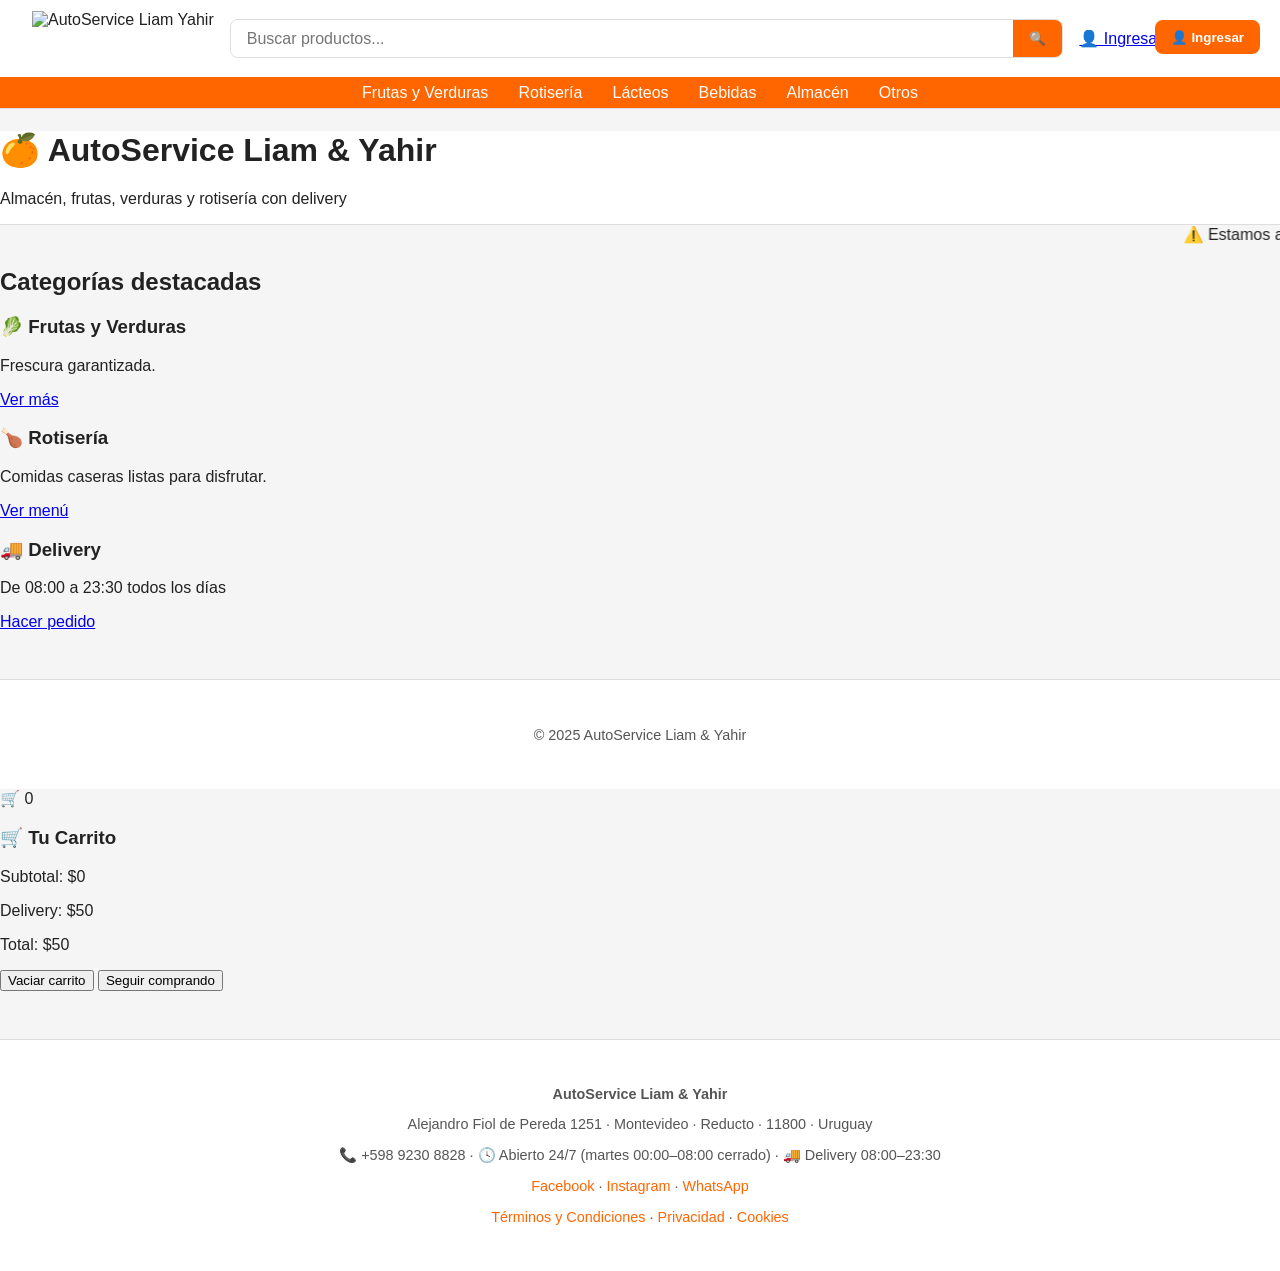
==== index.html @ 1f700e41 "Versión inicial del autoservicio en HTML neón" ====
<!DOCTYPE html>
<html lang="es">
<head>
<meta charset="UTF-8">
<meta name="viewport" content="width=device-width, initial-scale=1.0">
<title>AutoService Liam & Yahir</title>

<link rel="stylesheet" href="css/store.css">


<script src="js/config.js"></script>
</head>
<header>
  <div class="topbar">
    <img src="images/logo-header.png" class="logo" alt="AutoService Liam Yahir">
    <div class="search-box">
      <input type="text" placeholder="Buscar productos...">
      <button>🔍</button>
    </div>
    <div>
      <a href="dashboard.html">👤 Ingresar</a> |
      <a href="cart.html">🛒 Carrito</a>
    </div>
  </div>
  <div class="navbar">
    <a href="products.html?categoria=FRUTAS/VERDURAS">Frutas y Verduras</a>
    <a href="products.html?categoria=ROTISERIA">Rotisería</a>
    <a href="products.html?categoria=LACTEOS">Lácteos</a>
    <a href="products.html?categoria=BEBIDAS SIN ALCOHOL">Bebidas</a>
    <a href="products.html?categoria=ALMACEN">Almacén</a>
    <a href="products.html?categoria=OTROS">Otros</a>
  </div>
</header>



<body>
<header>
  <div class="container">
    <h1>🍊 AutoService Liam & Yahir</h1>
    <p>Almacén, frutas, verduras y rotisería con delivery</p>
  </div>
</header>

<section id="banner" class="banner">
  <marquee>⚠️ Estamos actualizando precios y stock — podés hacer tu pedido igual por WhatsApp 📲 +59892308828</marquee>
</section>

<section class="featured container">
  <h2>Categorías destacadas</h2>
  <div class="featured-grid">
    <div class="card neon">
      <h3>🥬 Frutas y Verduras</h3>
      <p>Frescura garantizada.</p>
      <a href="products.html?categoria=FRUTAS/VERDURAS">Ver más</a>
    </div>
    <div class="card neon">
      <h3>🍗 Rotisería</h3>
      <p>Comidas caseras listas para disfrutar.</p>
      <a href="products.html?categoria=ROTISERIA">Ver menú</a>
    </div>
    <div class="card neon">
      <h3>🚚 Delivery</h3>
      <p>De 08:00 a 23:30 todos los días</p>
      <a href="delivery.html">Hacer pedido</a>
    </div>
  </div>
</section>

<footer>
  <p>© 2025 AutoService Liam & Yahir</p>
</footer>
<!-- 🛒 CARRITO FLOTANTE -->
<div class="cart-icon" onclick="toggleCart()">
  🛒
  <span class="cart-count" id="cart-count">0</span>
</div>

<div class="cart-panel" id="cart-panel">
  <h3>🛒 Tu Carrito</h3>
  <div id="cart-items"></div>
  <div class="cart-footer">
    <p id="cart-total">Subtotal: $0</p>
    <p id="cart-delivery">Delivery: $50</p>
    <p id="cart-final">Total: $50</p>
    <button onclick="vaciarCarrito()">Vaciar carrito</button>
    <button onclick="seguirComprando()">Seguir comprando</button>
  </div>
</div>
<!-- 👤 Modal Login / Registro -->
<div id="user-modal" style="display:none;position:fixed;top:0;left:0;width:100%;height:100%;background:rgba(0,0,0,.6);z-index:999;">
  <div style="background:#fff;padding:2rem;border-radius:1rem;max-width:400px;margin:5% auto;">
    <h2 id="modal-title">Ingresar</h2>
    <input type="email" id="user-email" placeholder="Email" required><br><br>
    <input type="password" id="user-pass" placeholder="Contraseña" required><br><br>
    <div id="extra-fields" style="display:none;">
      <input type="text" id="user-nombre" placeholder="Nombre"><br><br>
      <input type="text" id="user-telefono" placeholder="Teléfono"><br><br>
      <input type="text" id="user-direccion" placeholder="Dirección"><br><br>
    </div>
    <button id="user-action">Ingresar</button>
    <button onclick="toggleMode()">Registrar</button>
    <button onclick="closeModal()">Cerrar</button>
  </div>
</div>

<!-- Botón de Usuario -->
<div style="position:fixed;top:20px;right:20px;z-index:1000;">
  <button id="user-btn" style="background:#ff6600;color:#fff;border:none;padding:0.6rem 1rem;border-radius:0.5rem;cursor:pointer;font-weight:600;">👤 Ingresar</button>
</div>

<script src="js/users.js"></script>
<script>
let isRegister = false;

function openModal() {
  document.getElementById('user-modal').style.display = 'block';
}
function closeModal() {
  document.getElementById('user-modal').style.display = 'none';
}
function toggleMode() {
  isRegister = !isRegister;
  document.getElementById('extra-fields').style.display = isRegister ? 'block' : 'none';
  document.getElementById('modal-title').innerText = isRegister ? 'Registrar' : 'Ingresar';
  document.getElementById('user-action').innerText = isRegister ? 'Registrar' : 'Ingresar';
}

document.getElementById('user-btn').addEventListener('click', openModal);

document.getElementById('user-action').addEventListener('click', () => {
  const email = document.getElementById('user-email').value;
  const password = document.getElementById('user-pass').value;
  if (isRegister) {
    registerUser({
      email,
      password,
      nombre: document.getElementById('user-nombre').value,
      telefono: document.getElementById('user-telefono').value,
      direccion: document.getElementById('user-direccion').value
    });
  } else {
    loginUser(email, password);
  }
});

// Mostrar nombre si está logueado
document.addEventListener('DOMContentLoaded', () => {
  const user = getActiveUser();
  if (user) {
    document.getElementById('user-btn').innerHTML = `👋 ${user.nombre} <br><small style="font-size:0.8em;">Cerrar sesión</small>`;
    document.getElementById('user-btn').onclick = logoutUser;
  }
});
</script>
<footer>
  <p><strong>AutoService Liam & Yahir</strong></p>
  <p>Alejandro Fiol de Pereda 1251 · Montevideo · Reducto · 11800 · Uruguay</p>
  <p>📞 +598 9230 8828 · 🕓 Abierto 24/7 (martes 00:00–08:00 cerrado) · 🚚 Delivery 08:00–23:30</p>
  <p>
    <a href="https://facebook.com">Facebook</a> ·
    <a href="https://instagram.com">Instagram</a> ·
    <a href="https://wa.me/59892308828">WhatsApp</a>
  </p>
  <p><a href="#">Términos y Condiciones</a> ·
     <a href="#">Privacidad</a> ·
     <a href="#">Cookies</a></p>
</footer>




</body>
</html>
---- css/store.css ----
/* 🛒 AutoService Liam & Yahir – Estilo tipo El Dorado */

:root {
  --color-main:#ff6600;
  --color-bg:#f5f5f5;
  --color-text:#222;
  --color-border:#ddd;
  --radius:8px;
}

body {
  background:var(--color-bg);
  color:var(--color-text);
  font-family:"Poppins",sans-serif;
  margin:0;
}

header {
  background:#fff;
  border-bottom:1px solid var(--color-border);
  position:sticky;
  top:0;
  z-index:10;
}

header .topbar {
  display:flex;
  align-items:center;
  justify-content:space-between;
  padding:.7rem 2rem;
  gap:1rem;
}

header img.logo {height:55px;}

.search-box {
  flex:1;
  display:flex;
  border:1px solid var(--color-border);
  border-radius:var(--radius);
  overflow:hidden;
}
.search-box input {
  flex:1;
  border:none;
  padding:.6rem 1rem;
  font-size:1rem;
}
.search-box button {
  background:var(--color-main);
  border:none;
  color:#fff;
  padding:0 1rem;
  cursor:pointer;
}

.navbar {
  background:var(--color-main);
  color:#fff;
  text-align:center;
  padding:.4rem 0;
}
.navbar a {
  color:#fff;
  text-decoration:none;
  margin:0 .8rem;
  font-weight:500;
}
.navbar a:hover{text-decoration:underline;}

main {padding:1rem 2rem;}

.product-grid {
  display:grid;
  grid-template-columns:repeat(auto-fit,minmax(220px,1fr));
  gap:1.5rem;
}
.product-card {
  background:#fff;
  border:1px solid var(--color-border);
  border-radius:var(--radius);
  padding:1rem;
  text-align:center;
  transition:box-shadow .2s;
}
.product-card:hover{box-shadow:0 4px 10px rgba(0,0,0,.1);}
.product-card img {
  width:100%;
  height:180px;
  object-fit:cover;
  border-radius:var(--radius);
}
.price{color:var(--color-main);font-weight:700;margin:.5rem 0;}
.add-btn {
  background:var(--color-main);
  color:#fff;
  border:none;
  padding:.5rem 1rem;
  border-radius:var(--radius);
  cursor:pointer;
}
.add-btn:hover{background:#ff8533;}

/* Footer */
footer {
  background:#fff;
  border-top:1px solid var(--color-border);
  text-align:center;
  padding:2rem 1rem;
  margin-top:3rem;
  font-size:.9rem;
  color:#555;
}
footer a{color:var(--color-main);text-decoration:none;}
footer a:hover{text-decoration:underline;}
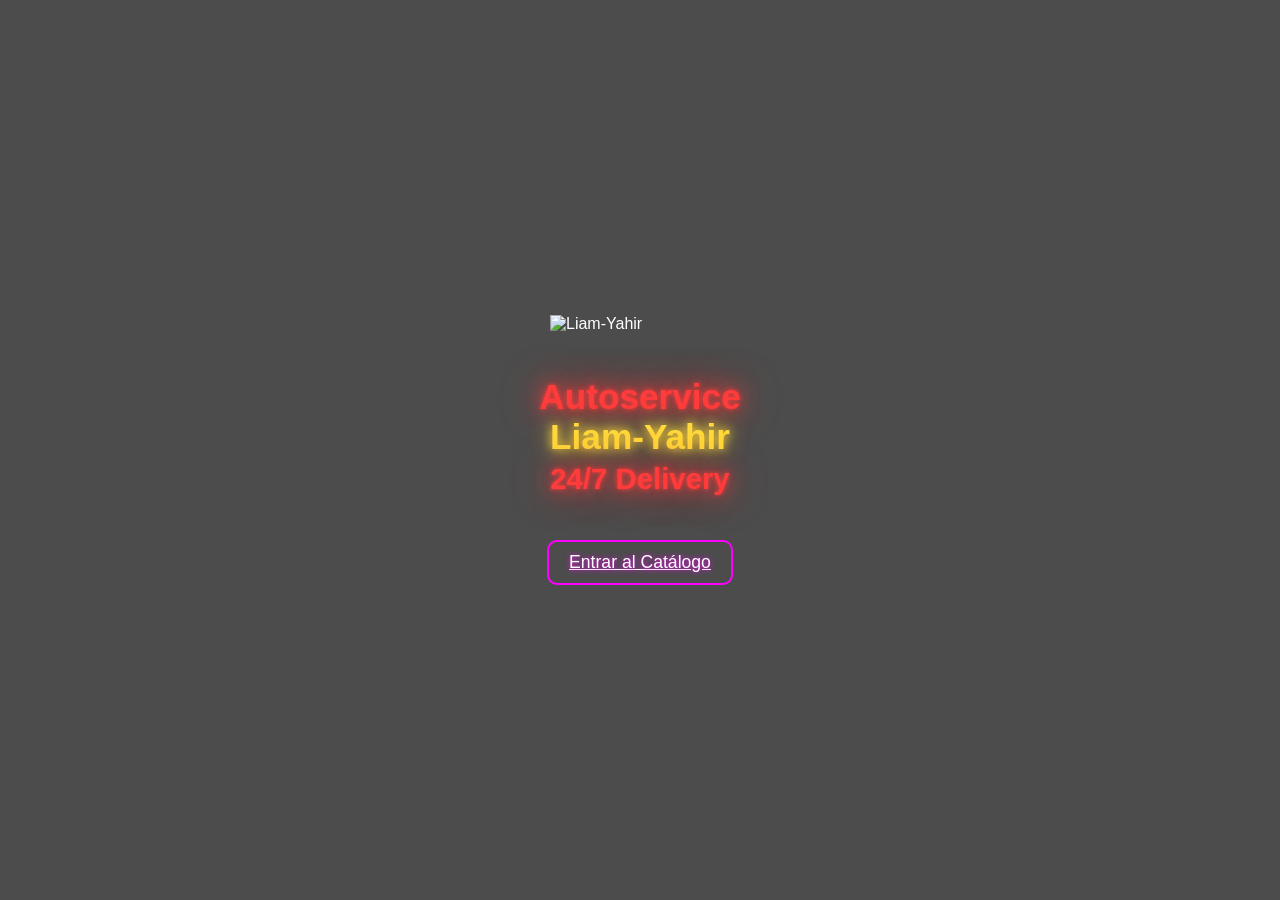
==== commit bcdc4097: "v2.1: neón total + pedidos vía WhatsApp + Google Sheets" ====
--- a/index.html
+++ b/index.html
@@ -1,174 +1,17 @@
 <!DOCTYPE html>
 <html lang="es">
 <head>
-<meta charset="UTF-8">
-<meta name="viewport" content="width=device-width, initial-scale=1.0">
-<title>AutoService Liam & Yahir</title>
-
-<link rel="stylesheet" href="css/store.css">
-
-
-<script src="js/config.js"></script>
+  <meta charset="UTF-8">
+  <meta name="viewport" content="width=device-width, initial-scale=1.0">
+  <title>Autoservice Liam-Yahir 24/7</title>
+  <link rel="stylesheet" href="css/style.css">
+  <link rel="stylesheet" href="css/neon.css">
 </head>
-<header>
-  <div class="topbar">
-    <img src="images/logo-header.png" class="logo" alt="AutoService Liam Yahir">
-    <div class="search-box">
-      <input type="text" placeholder="Buscar productos...">
-      <button>🔍</button>
-    </div>
-    <div>
-      <a href="dashboard.html">👤 Ingresar</a> |
-      <a href="cart.html">🛒 Carrito</a>
-    </div>
+<body class="inicio">
+  <div class="overlay">
+    <img src="images/logo.png" class="logo-grande" alt="Liam-Yahir">
+    <h1 class="neon-text">Autoservice<br><span>Liam-Yahir</span><br><small>24/7 Delivery</small></h1>
+    <a href="products.html" class="neon-btn">Entrar al Catálogo</a>
   </div>
-  <div class="navbar">
-    <a href="products.html?categoria=FRUTAS/VERDURAS">Frutas y Verduras</a>
-    <a href="products.html?categoria=ROTISERIA">Rotisería</a>
-    <a href="products.html?categoria=LACTEOS">Lácteos</a>
-    <a href="products.html?categoria=BEBIDAS SIN ALCOHOL">Bebidas</a>
-    <a href="products.html?categoria=ALMACEN">Almacén</a>
-    <a href="products.html?categoria=OTROS">Otros</a>
-  </div>
-</header>
-
-
-
-<body>
-<header>
-  <div class="container">
-    <h1>🍊 AutoService Liam & Yahir</h1>
-    <p>Almacén, frutas, verduras y rotisería con delivery</p>
-  </div>
-</header>
-
-<section id="banner" class="banner">
-  <marquee>⚠️ Estamos actualizando precios y stock — podés hacer tu pedido igual por WhatsApp 📲 +59892308828</marquee>
-</section>
-
-<section class="featured container">
-  <h2>Categorías destacadas</h2>
-  <div class="featured-grid">
-    <div class="card neon">
-      <h3>🥬 Frutas y Verduras</h3>
-      <p>Frescura garantizada.</p>
-      <a href="products.html?categoria=FRUTAS/VERDURAS">Ver más</a>
-    </div>
-    <div class="card neon">
-      <h3>🍗 Rotisería</h3>
-      <p>Comidas caseras listas para disfrutar.</p>
-      <a href="products.html?categoria=ROTISERIA">Ver menú</a>
-    </div>
-    <div class="card neon">
-      <h3>🚚 Delivery</h3>
-      <p>De 08:00 a 23:30 todos los días</p>
-      <a href="delivery.html">Hacer pedido</a>
-    </div>
-  </div>
-</section>
-
-<footer>
-  <p>© 2025 AutoService Liam & Yahir</p>
-</footer>
-<!-- 🛒 CARRITO FLOTANTE -->
-<div class="cart-icon" onclick="toggleCart()">
-  🛒
-  <span class="cart-count" id="cart-count">0</span>
-</div>
-
-<div class="cart-panel" id="cart-panel">
-  <h3>🛒 Tu Carrito</h3>
-  <div id="cart-items"></div>
-  <div class="cart-footer">
-    <p id="cart-total">Subtotal: $0</p>
-    <p id="cart-delivery">Delivery: $50</p>
-    <p id="cart-final">Total: $50</p>
-    <button onclick="vaciarCarrito()">Vaciar carrito</button>
-    <button onclick="seguirComprando()">Seguir comprando</button>
-  </div>
-</div>
-<!-- 👤 Modal Login / Registro -->
-<div id="user-modal" style="display:none;position:fixed;top:0;left:0;width:100%;height:100%;background:rgba(0,0,0,.6);z-index:999;">
-  <div style="background:#fff;padding:2rem;border-radius:1rem;max-width:400px;margin:5% auto;">
-    <h2 id="modal-title">Ingresar</h2>
-    <input type="email" id="user-email" placeholder="Email" required><br><br>
-    <input type="password" id="user-pass" placeholder="Contraseña" required><br><br>
-    <div id="extra-fields" style="display:none;">
-      <input type="text" id="user-nombre" placeholder="Nombre"><br><br>
-      <input type="text" id="user-telefono" placeholder="Teléfono"><br><br>
-      <input type="text" id="user-direccion" placeholder="Dirección"><br><br>
-    </div>
-    <button id="user-action">Ingresar</button>
-    <button onclick="toggleMode()">Registrar</button>
-    <button onclick="closeModal()">Cerrar</button>
-  </div>
-</div>
-
-<!-- Botón de Usuario -->
-<div style="position:fixed;top:20px;right:20px;z-index:1000;">
-  <button id="user-btn" style="background:#ff6600;color:#fff;border:none;padding:0.6rem 1rem;border-radius:0.5rem;cursor:pointer;font-weight:600;">👤 Ingresar</button>
-</div>
-
-<script src="js/users.js"></script>
-<script>
-let isRegister = false;
-
-function openModal() {
-  document.getElementById('user-modal').style.display = 'block';
-}
-function closeModal() {
-  document.getElementById('user-modal').style.display = 'none';
-}
-function toggleMode() {
-  isRegister = !isRegister;
-  document.getElementById('extra-fields').style.display = isRegister ? 'block' : 'none';
-  document.getElementById('modal-title').innerText = isRegister ? 'Registrar' : 'Ingresar';
-  document.getElementById('user-action').innerText = isRegister ? 'Registrar' : 'Ingresar';
-}
-
-document.getElementById('user-btn').addEventListener('click', openModal);
-
-document.getElementById('user-action').addEventListener('click', () => {
-  const email = document.getElementById('user-email').value;
-  const password = document.getElementById('user-pass').value;
-  if (isRegister) {
-    registerUser({
-      email,
-      password,
-      nombre: document.getElementById('user-nombre').value,
-      telefono: document.getElementById('user-telefono').value,
-      direccion: document.getElementById('user-direccion').value
-    });
-  } else {
-    loginUser(email, password);
-  }
-});
-
-// Mostrar nombre si está logueado
-document.addEventListener('DOMContentLoaded', () => {
-  const user = getActiveUser();
-  if (user) {
-    document.getElementById('user-btn').innerHTML = `👋 ${user.nombre} <br><small style="font-size:0.8em;">Cerrar sesión</small>`;
-    document.getElementById('user-btn').onclick = logoutUser;
-  }
-});
-</script>
-<footer>
-  <p><strong>AutoService Liam & Yahir</strong></p>
-  <p>Alejandro Fiol de Pereda 1251 · Montevideo · Reducto · 11800 · Uruguay</p>
-  <p>📞 +598 9230 8828 · 🕓 Abierto 24/7 (martes 00:00–08:00 cerrado) · 🚚 Delivery 08:00–23:30</p>
-  <p>
-    <a href="https://facebook.com">Facebook</a> ·
-    <a href="https://instagram.com">Instagram</a> ·
-    <a href="https://wa.me/59892308828">WhatsApp</a>
-  </p>
-  <p><a href="#">Términos y Condiciones</a> ·
-     <a href="#">Privacidad</a> ·
-     <a href="#">Cookies</a></p>
-</footer>
-
-
-
-
 </body>
 </html>
--- a/css/neon.css
+++ b/css/neon.css
@@ -0,0 +1,50 @@
+body {
+  font-family: 'Poppins', sans-serif;
+  color: #fff;
+  background: url('../images/local-1.jpg') no-repeat center center/cover;
+  height: 100vh;
+  margin: 0;
+}
+
+.overlay {
+  background: rgba(0,0,0,0.7);
+  height: 100%;
+  display: flex;
+  flex-direction: column;
+  justify-content: center;
+  align-items: center;
+}
+
+.logo-grande {
+  width: 180px;
+  margin-bottom: 20px;
+}
+
+.neon-text {
+  text-align: center;
+  font-size: 2.2rem;
+  color: #ff3b3b;
+  text-shadow: 0 0 5px #ff3b3b, 0 0 20px #ff3b3b, 0 0 40px #ff3b3b;
+}
+
+.neon-text span {
+  color: #ffd93b;
+  text-shadow: 0 0 10px #ffd93b, 0 0 20px #ffd93b;
+}
+
+.neon-btn {
+  background: transparent;
+  border: 2px solid #ff00ff;
+  padding: 10px 20px;
+  color: #fff;
+  font-size: 1.1rem;
+  margin-top: 20px;
+  border-radius: 10px;
+  transition: all 0.3s ease;
+  text-shadow: 0 0 5px #ff00ff;
+}
+
+.neon-btn:hover {
+  background: #ff00ff;
+  box-shadow: 0 0 10px #ff00ff, 0 0 40px #ff00ff;
+}
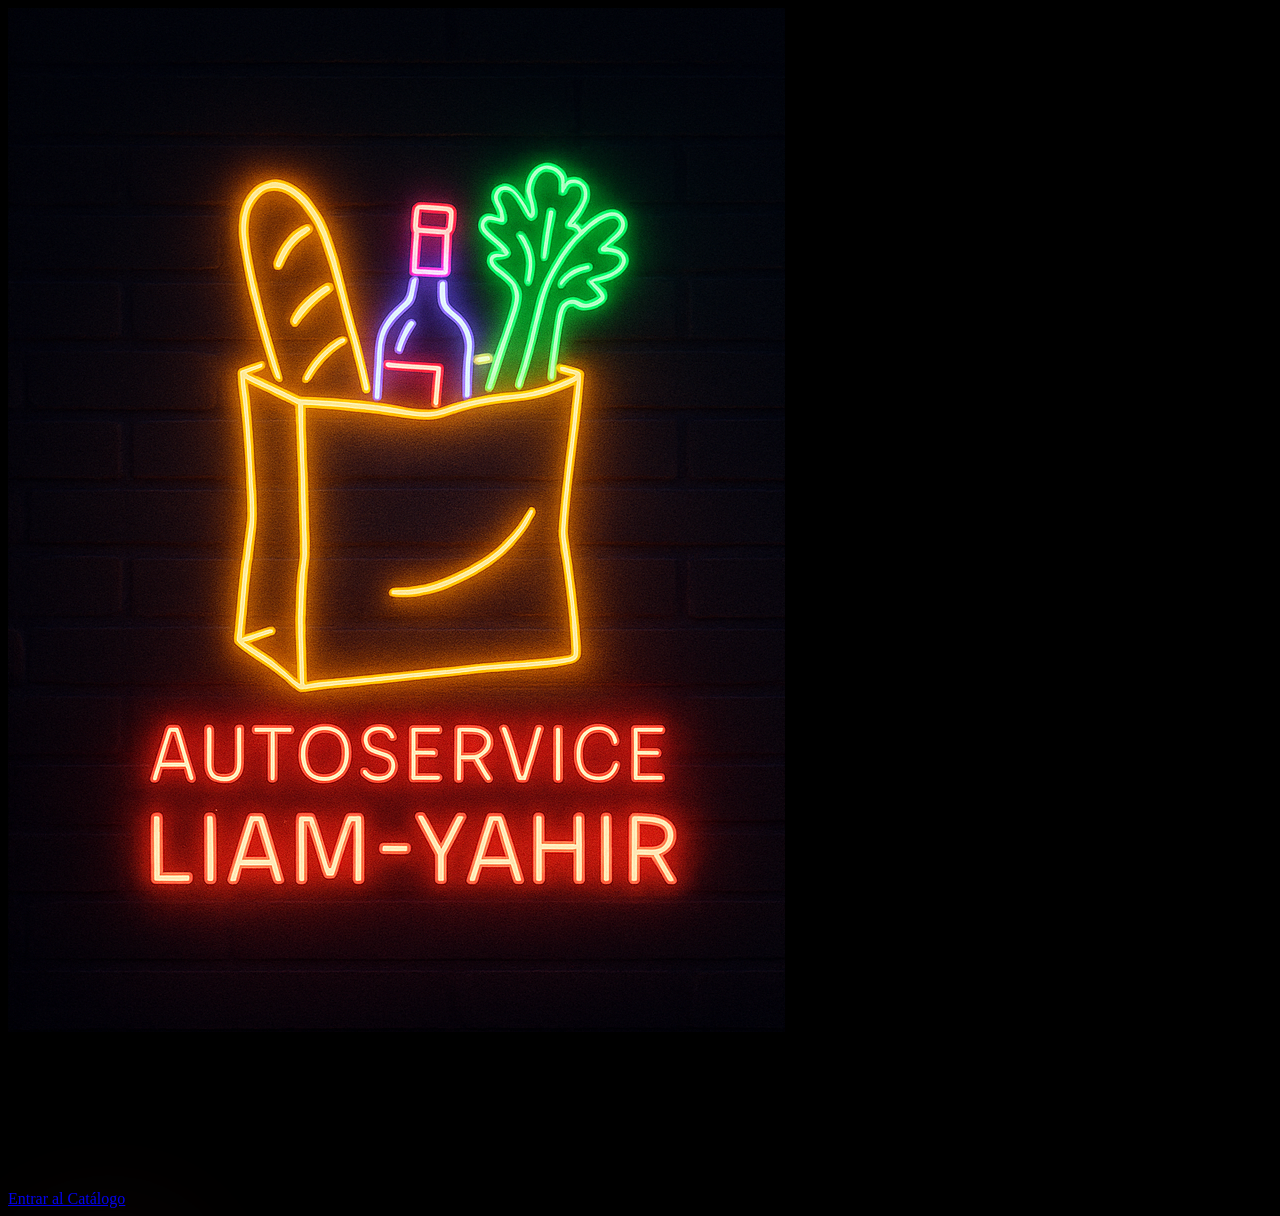
==== commit bfa4ef81: "Actualización automática 2025-11-01 20:42:17" ====
--- a/index.html
+++ b/index.html
@@ -13,5 +13,7 @@
     <h1 class="neon-text">Autoservice<br><span>Liam-Yahir</span><br><small>24/7 Delivery</small></h1>
     <a href="products.html" class="neon-btn">Entrar al Catálogo</a>
   </div>
+<script src="js/efecto-luces.js"></script>
+
 </body>
 </html>
--- a/css/neon.css
+++ b/css/neon.css
@@ -1,50 +1,13 @@
-body {
-  font-family: 'Poppins', sans-serif;
-  color: #fff;
-  background: url('../images/local-1.jpg') no-repeat center center/cover;
-  height: 100vh;
-  margin: 0;
+/* ============================= */
+/* 🌈 EFECTO DE LUZ AMBIENTAL */
+/* ============================= */
+#luz-animada {
+  mix-blend-mode: screen;
+  pointer-events: none;
 }
 
-.overlay {
-  background: rgba(0,0,0,0.7);
-  height: 100%;
-  display: flex;
-  flex-direction: column;
-  justify-content: center;
-  align-items: center;
+/* 🧨 Fondo general con transición de sombra */
+body {
+  background-color: #000;
+  transition: background 1s ease;
 }
-
-.logo-grande {
-  width: 180px;
-  margin-bottom: 20px;
-}
-
-.neon-text {
-  text-align: center;
-  font-size: 2.2rem;
-  color: #ff3b3b;
-  text-shadow: 0 0 5px #ff3b3b, 0 0 20px #ff3b3b, 0 0 40px #ff3b3b;
-}
-
-.neon-text span {
-  color: #ffd93b;
-  text-shadow: 0 0 10px #ffd93b, 0 0 20px #ffd93b;
-}
-
-.neon-btn {
-  background: transparent;
-  border: 2px solid #ff00ff;
-  padding: 10px 20px;
-  color: #fff;
-  font-size: 1.1rem;
-  margin-top: 20px;
-  border-radius: 10px;
-  transition: all 0.3s ease;
-  text-shadow: 0 0 5px #ff00ff;
-}
-
-.neon-btn:hover {
-  background: #ff00ff;
-  box-shadow: 0 0 10px #ff00ff, 0 0 40px #ff00ff;
-}
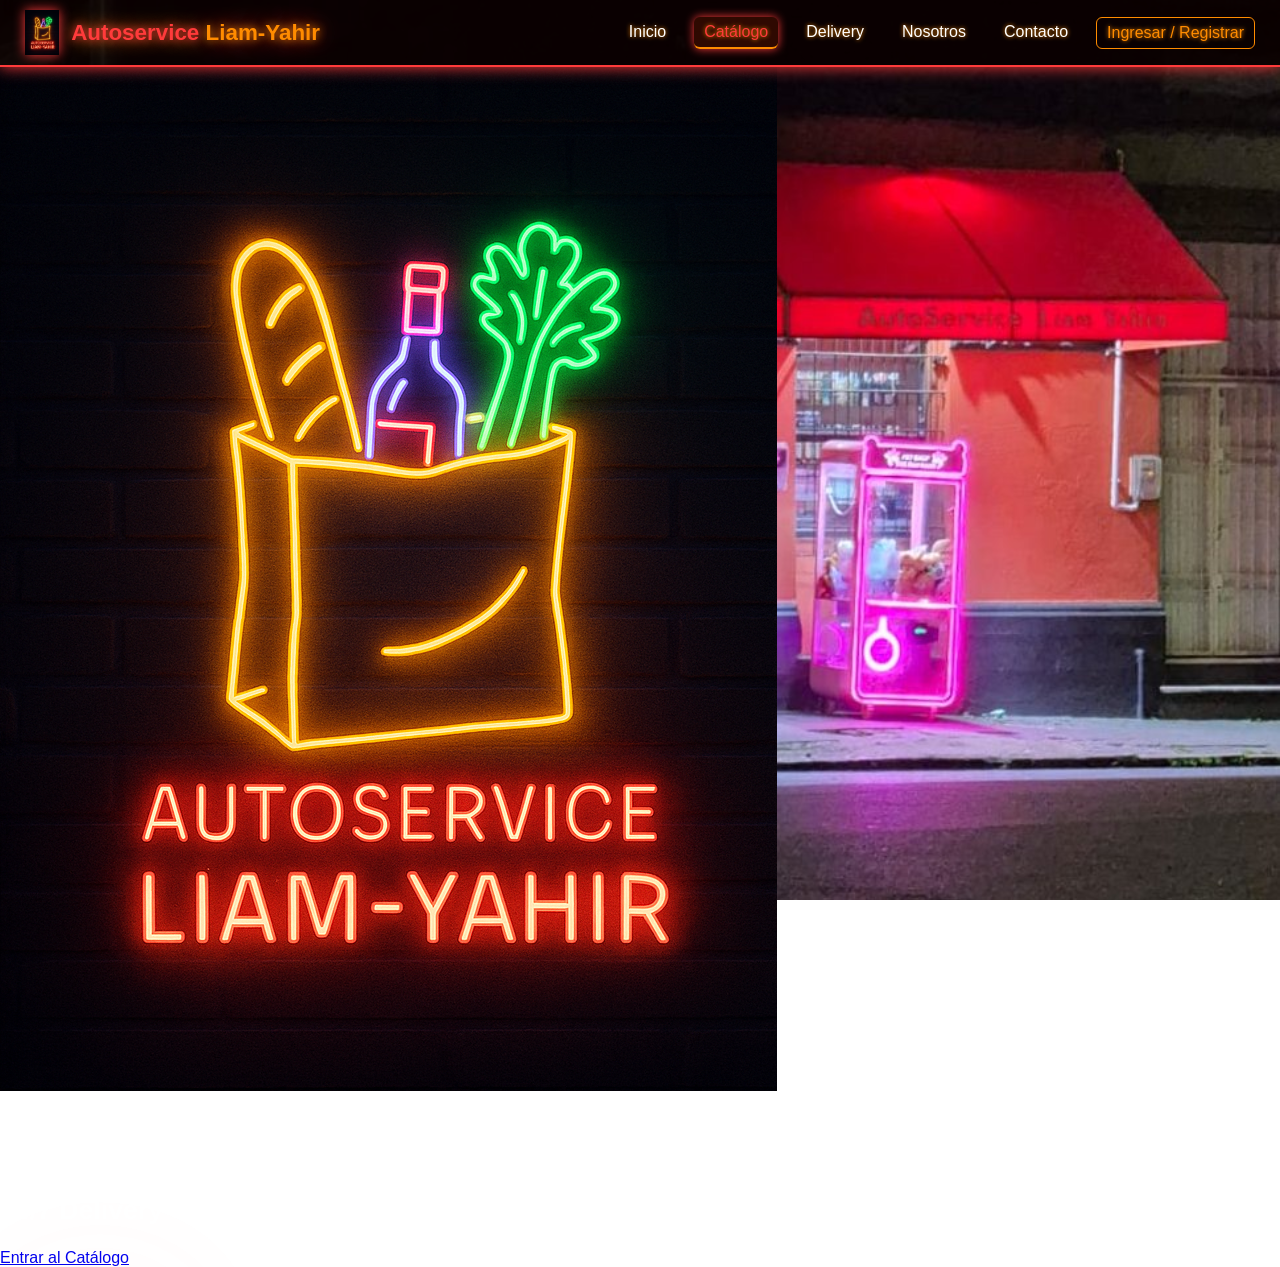
==== commit a338eab1: "Actualización automática 2025-11-01 20:52:37" ====
--- a/index.html
+++ b/index.html
@@ -7,6 +7,21 @@
   <link rel="stylesheet" href="css/style.css">
   <link rel="stylesheet" href="css/neon.css">
 </head>
+<header class="header-bar">
+  <div class="logo-area">
+    <img src="images/logo.png" alt="Autoservice Liam-Yahir" class="logo-mini">
+    <h1>Autoservice <span>Liam-Yahir</span></h1>
+  </div>
+  <nav class="nav-menu">
+    <a href="index.html">Inicio</a>
+    <a href="products.html" class="activo">Catálogo</a>
+    <a href="delivery.html">Delivery</a>
+    <a href="nosotros.html">Nosotros</a>
+    <a href="contacto.html">Contacto</a>
+    <a href="login.html" class="login-link">Ingresar / Registrar</a>
+  </nav>
+</header>
+
 <body class="inicio">
   <div class="overlay">
     <img src="images/logo.png" class="logo-grande" alt="Liam-Yahir">
--- a/css/neon.css
+++ b/css/neon.css
@@ -11,3 +11,126 @@
   background-color: #000;
   transition: background 1s ease;
 }
+/* ==========================================================
+   🧠 HEADER TIPO "EL DORADO" CON PALETA LIAM-YAHIR
+   ========================================================== */
+body {
+  margin: 0;
+  background: linear-gradient(180deg, #000000 40%, #1a0000 90%);
+  background-image: url('../images/local-1.jpg');
+  background-size: cover;
+  background-attachment: fixed;
+  background-position: center;
+  background-blend-mode: overlay;
+  color: #fff;
+  font-family: 'Poppins', sans-serif;
+}
+
+/* Barra superior fija */
+.header-bar {
+  display: flex;
+  justify-content: space-between;
+  align-items: center;
+  background: rgba(10, 0, 0, 0.9);
+  border-bottom: 2px solid #ff3b3b;
+  box-shadow: 0 0 15px #ff3b3b;
+  padding: 10px 25px;
+  position: sticky;
+  top: 0;
+  z-index: 100;
+}
+
+/* Sección izquierda con logo + nombre */
+.logo-area {
+  display: flex;
+  align-items: center;
+  gap: 12px;
+}
+.logo-area img.logo-mini {
+  height: 45px;
+  width: auto;
+  filter: drop-shadow(0 0 6px #ff3b3b);
+}
+.logo-area h1 {
+  font-size: 1.4rem;
+  margin: 0;
+  color: #ff3b3b;
+  text-shadow: 0 0 10px #ff3b3b, 0 0 20px #ff8c00;
+}
+.logo-area h1 span {
+  color: #ff8c00;
+  text-shadow: 0 0 10px #ff8c00, 0 0 25px #ff3b3b;
+}
+
+/* Menú de navegación */
+.nav-menu {
+  display: flex;
+  flex-wrap: wrap;
+  gap: 18px;
+}
+.nav-menu a {
+  color: #fff;
+  text-decoration: none;
+  font-weight: 500;
+  padding: 6px 10px;
+  border-radius: 6px;
+  transition: all 0.3s ease;
+  text-shadow: 0 0 4px #ff8c00;
+}
+.nav-menu a:hover,
+.nav-menu a.activo {
+  color: #ff3b3b;
+  background: rgba(255, 60, 0, 0.15);
+  border-bottom: 2px solid #ff8c00;
+  box-shadow: 0 0 10px #ff3b3b;
+}
+
+/* Link especial de Login */
+.login-link {
+  border: 1px solid #ff8c00;
+  color: #ff8c00 !important;
+  text-shadow: 0 0 6px #ff8c00;
+}
+.login-link:hover {
+  background: #ff8c00;
+  color: #000 !important;
+  box-shadow: 0 0 15px #ff8c00;
+}
+
+/* ==========================================================
+   🛍️ CONTENIDO: VISIBILIDAD SOBRE FONDO OSCURO
+   ========================================================== */
+.grid .producto {
+  background: rgba(0, 0, 0, 0.6);
+  border: 1px solid #ff8c00;
+  border-radius: 10px;
+  color: #fff;
+  text-align: center;
+  box-shadow: 0 0 10px #ff3b3b33;
+}
+.grid .producto:hover {
+  box-shadow: 0 0 20px #ff3b3b, 0 0 40px #ff8c00;
+  transform: translateY(-5px);
+}
+.grid .producto h3 {
+  color: #ff8c00;
+}
+.grid .producto p {
+  color: #fff;
+}
+
+/* ==========================================================
+   🌈 EFECTO DE LUZ AMBIENTAL (ya existente)
+   ========================================================== */
+#luz-animada {
+  mix-blend-mode: screen;
+  pointer-events: none;
+}
+
+/* ==========================================================
+   🧨 AJUSTES GLOBALES
+   ========================================================== */
+main {
+  padding: 20px;
+  backdrop-filter: brightness(1.1);
+}
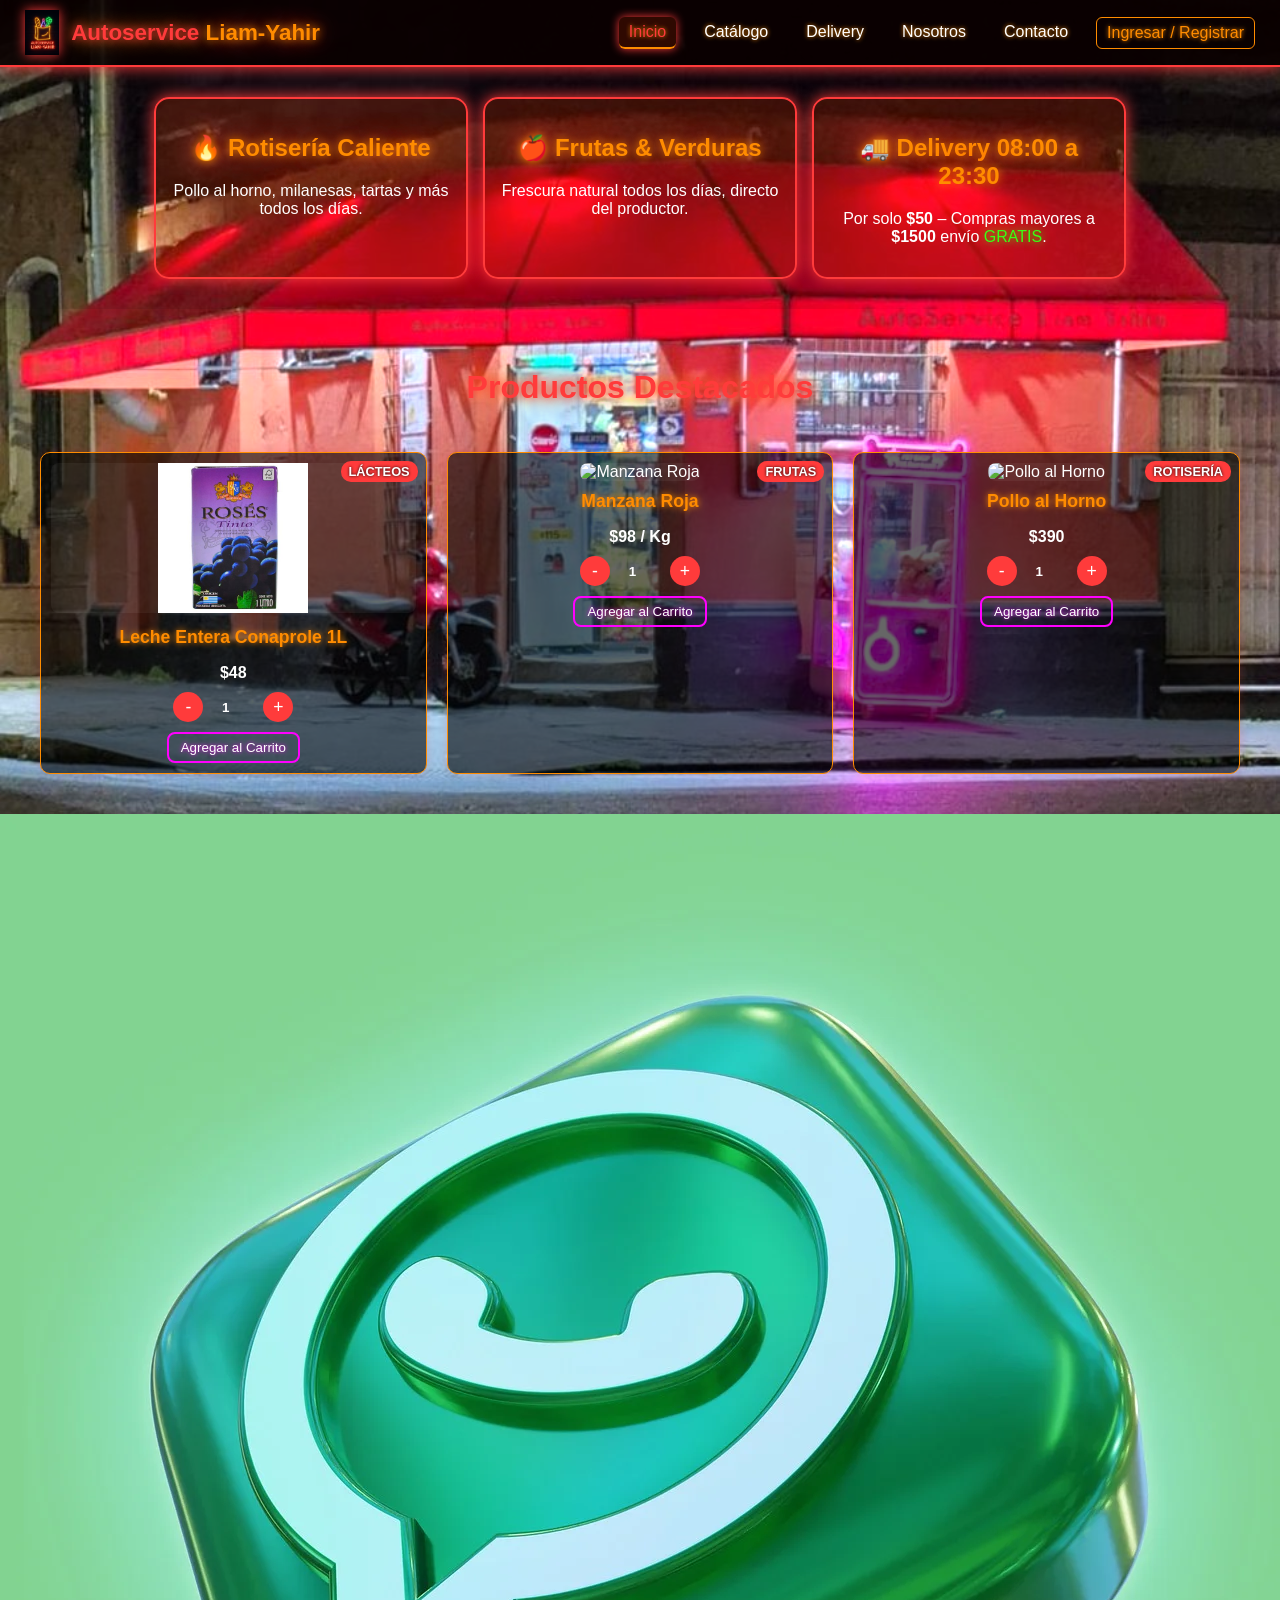
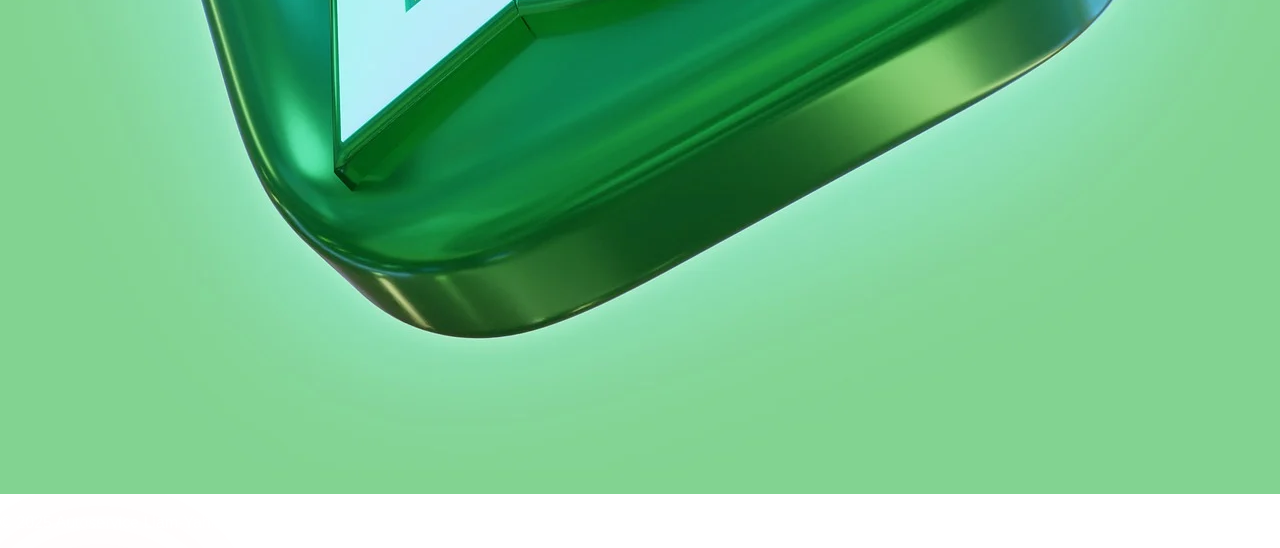
==== commit 5bba2d3d: "Actualización automática 2025-11-01 21:09:32" ====
--- a/index.html
+++ b/index.html
@@ -3,32 +3,102 @@
 <head>
   <meta charset="UTF-8">
   <meta name="viewport" content="width=device-width, initial-scale=1.0">
-  <title>Autoservice Liam-Yahir 24/7</title>
-  <link rel="stylesheet" href="css/style.css">
+  <title>Autoservice Liam-Yahir | Inicio</title>
   <link rel="stylesheet" href="css/neon.css">
 </head>
-<header class="header-bar">
-  <div class="logo-area">
-    <img src="images/logo.png" alt="Autoservice Liam-Yahir" class="logo-mini">
-    <h1>Autoservice <span>Liam-Yahir</span></h1>
-  </div>
-  <nav class="nav-menu">
-    <a href="index.html">Inicio</a>
-    <a href="products.html" class="activo">Catálogo</a>
-    <a href="delivery.html">Delivery</a>
-    <a href="nosotros.html">Nosotros</a>
-    <a href="contacto.html">Contacto</a>
-    <a href="login.html" class="login-link">Ingresar / Registrar</a>
-  </nav>
-</header>
 
-<body class="inicio">
-  <div class="overlay">
-    <img src="images/logo.png" class="logo-grande" alt="Liam-Yahir">
-    <h1 class="neon-text">Autoservice<br><span>Liam-Yahir</span><br><small>24/7 Delivery</small></h1>
-    <a href="products.html" class="neon-btn">Entrar al Catálogo</a>
-  </div>
-<script src="js/efecto-luces.js"></script>
+<body>
+  <!-- 🔥 HEADER REUTILIZADO -->
+  <header class="header-bar">
+    <div class="logo-area">
+      <img src="images/logo.png" alt="Autoservice Liam-Yahir" class="logo-mini">
+      <h1>Autoservice <span>Liam-Yahir</span></h1>
+    </div>
+    <nav class="nav-menu">
+      <a href="index.html" class="activo">Inicio</a>
+      <a href="products.html">Catálogo</a>
+      <a href="delivery.html">Delivery</a>
+      <a href="nosotros.html">Nosotros</a>
+      <a href="contacto.html">Contacto</a>
+      <a href="login.html" class="login-link">Ingresar / Registrar</a>
+    </nav>
+  </header>
+
+  <!-- 🏪 SECCIÓN DESTACADA -->
+  <section class="banner-destacado">
+    <div class="banner">
+      <h2>🔥 Rotisería Caliente</h2>
+      <p>Pollo al horno, milanesas, tartas y más todos los días.</p>
+    </div>
+    <div class="banner">
+      <h2>🍎 Frutas & Verduras</h2>
+      <p>Frescura natural todos los días, directo del productor.</p>
+    </div>
+    <div class="banner">
+      <h2>🚚 Delivery 08:00 a 23:30</h2>
+      <p>Por solo <strong>$50</strong> – Compras mayores a <strong>$1500</strong> envío <span class="gratis">GRATIS</span>.</p>
+    </div>
+  </section>
+
+  <!-- 🛍️ SECCIÓN DE PRODUCTOS DESTACADOS -->
+  <main class="productos-destacados">
+    <h2>Productos Destacados</h2>
+    <div class="grid">
+      <!-- 🧀 Ejemplo de producto -->
+      <div class="producto">
+        <div class="categoria">LÁCTEOS</div>
+        <img src="images/products/1152070-500-auto" alt="Leche entera">
+        <h3>Leche Entera Conaprole 1L</h3>
+        <p class="precio">$48</p>
+        <div class="cantidad">
+          <button>-</button>
+          <input type="number" value="1" min="1">
+          <button>+</button>
+        </div>
+        <button class="btn-agregar">Agregar al Carrito</button>
+      </div>
+
+      <div class="producto">
+        <div class="categoria">FRUTAS</div>
+        <img src="images/products/manzana.png" alt="Manzana Roja">
+        <h3>Manzana Roja</h3>
+        <p class="precio">$98 / Kg</p>
+        <div class="cantidad">
+          <button>-</button>
+          <input type="number" value="1" min="1">
+          <button>+</button>
+        </div>
+        <button class="btn-agregar">Agregar al Carrito</button>
+      </div>
+
+      <div class="producto">
+        <div class="categoria">ROTISERÍA</div>
+        <img src="images/products/pollo.png" alt="Pollo al Horno">
+        <h3>Pollo al Horno</h3>
+        <p class="precio">$390</p>
+        <div class="cantidad">
+          <button>-</button>
+          <input type="number" value="1" min="1">
+          <button>+</button>
+        </div>
+        <button class="btn-agregar">Agregar al Carrito</button>
+      </div>
+    </div>
+  </main>
+
+  <!-- 💬 WHATSAPP FLOTANTE -->
+  <a href="https://wa.me/59892308828" class="whatsapp-float" target="_blank">
+    <img src="images/icons/whatsapp-icon.png" alt="WhatsApp">
+  </a>
+
+  <!-- ⚙️ FOOTER -->
+  <footer class="footer-neon">
+    <p>© 2025 Autoservice Liam-Yahir · Montevideo · Delivery 24/7</p>
+  </footer>
+
+  <!-- ✨ EFECTO DE LUZ -->
+  <script src="js/efecto-luces.js"></script>
+<script type="module" src="js/carrito-animado.js"></script>
 
 </body>
 </html>
--- a/css/neon.css
+++ b/css/neon.css
@@ -134,3 +134,182 @@
   padding: 20px;
   backdrop-filter: brightness(1.1);
 }
+/* ==========================================================
+   🏪 HOME CON ESTILO EL DORADO - PALETA LIAM-YAHIR
+   ========================================================== */
+
+/* Fondo visible con mezcla */
+body {
+  background: linear-gradient(180deg, #000000 20%, #1a0000 80%);
+  background-image: url('../images/local-1.jpg');
+  background-size: cover;
+  background-position: center;
+  background-attachment: fixed;
+  background-blend-mode: overlay;
+}
+
+/* ====================== */
+/* 🔥 Sección de banners  */
+/* ====================== */
+.banner-destacado {
+  display: flex;
+  flex-wrap: wrap;
+  justify-content: center;
+  gap: 15px;
+  margin: 30px auto;
+  padding: 0 10px;
+}
+
+.banner {
+  background: rgba(255, 60, 0, 0.2);
+  border: 2px solid #ff3b3b;
+  box-shadow: 0 0 15px #ff3b3b;
+  border-radius: 15px;
+  color: #fff;
+  text-align: center;
+  padding: 15px;
+  width: 280px;
+  transition: all 0.3s ease;
+}
+.banner:hover {
+  transform: scale(1.05);
+  box-shadow: 0 0 30px #ff8c00;
+}
+.banner h2 {
+  color: #ff8c00;
+  text-shadow: 0 0 10px #ff8c00, 0 0 30px #ff3b3b;
+}
+.banner .gratis {
+  color: #39ff14;
+  text-shadow: 0 0 10px #39ff14;
+}
+
+/* ====================== */
+/* 🛍️ Productos destacados */
+/* ====================== */
+.productos-destacados {
+  text-align: center;
+  color: #fff;
+}
+.productos-destacados h2 {
+  margin-top: 40px;
+  font-size: 2rem;
+  color: #ff3b3b;
+  text-shadow: 0 0 10px #ff3b3b, 0 0 20px #ff8c00;
+}
+
+.grid {
+  display: grid;
+  grid-template-columns: repeat(auto-fit, minmax(230px, 1fr));
+  gap: 20px;
+  padding: 20px;
+}
+
+/* 🧱 Caja de producto */
+.producto {
+  position: relative;
+  background: rgba(0, 0, 0, 0.7);
+  border: 2px solid #ff00ff;
+  border-radius: 12px;
+  box-shadow: 0 0 15px #ff00ff33;
+  padding: 10px;
+  transition: all 0.3s ease;
+}
+.producto:hover {
+  box-shadow: 0 0 20px #ff00ff, 0 0 40px #ff8c00;
+  transform: translateY(-6px);
+}
+
+/* 📛 Categoría del producto */
+.producto .categoria {
+  position: absolute;
+  top: 8px;
+  right: 8px;
+  background: #ff3b3b;
+  color: #fff;
+  padding: 3px 8px;
+  border-radius: 10px;
+  font-size: 0.8rem;
+  font-weight: bold;
+  text-shadow: 0 0 3px #000;
+}
+
+/* 🖼 Imagen del producto */
+.producto img {
+  width: 100%;
+  height: 150px;
+  object-fit: contain;
+  border-radius: 8px;
+  background: rgba(255,255,255,0.05);
+}
+
+/* 🧾 Nombre y precio */
+.producto h3 {
+  margin: 10px 0 5px;
+  color: #ff8c00;
+  font-size: 1.1rem;
+  text-shadow: 0 0 6px #ff8c00;
+}
+.producto .precio {
+  font-weight: bold;
+  color: #fff;
+  margin-bottom: 10px;
+}
+
+/* ➕➖ Cantidad */
+.cantidad {
+  display: flex;
+  align-items: center;
+  justify-content: center;
+  gap: 8px;
+  margin-bottom: 10px;
+}
+.cantidad button {
+  background: #ff3b3b;
+  border: none;
+  color: #fff;
+  font-size: 1.1rem;
+  width: 30px;
+  height: 30px;
+  border-radius: 50%;
+  cursor: pointer;
+  transition: 0.3s;
+}
+.cantidad button:hover {
+  background: #ff8c00;
+  box-shadow: 0 0 10px #ff8c00;
+}
+.cantidad input {
+  width: 40px;
+  text-align: center;
+  border: none;
+  background: transparent;
+  color: #fff;
+  font-weight: bold;
+}
+
+/* 🛒 Botón agregar */
+.btn-agregar {
+  background: transparent;
+  border: 2px solid #ff00ff;
+  color: #fff;
+  padding: 6px 12px;
+  border-radius: 8px;
+  cursor: pointer;
+  text-shadow: 0 0 4px #ff00ff;
+  transition: 0.3s;
+}
+.btn-agregar:hover {
+  background: #ff00ff;
+  box-shadow: 0 0 20px #ff00ff;
+}
+/* ✈️ Animación de vuelo al carrito */
+@keyframes flyToCart {
+  0% { transform: scale(1) rotate(0deg); opacity: 1; }
+  100% { transform: scale(0.1) rotate(720deg); opacity: 0; }
+}
+
+.fly {
+  animation: flyToCart 1s ease-in-out forwards;
+  filter: drop-shadow(0 0 15px #ff00ff);
+}
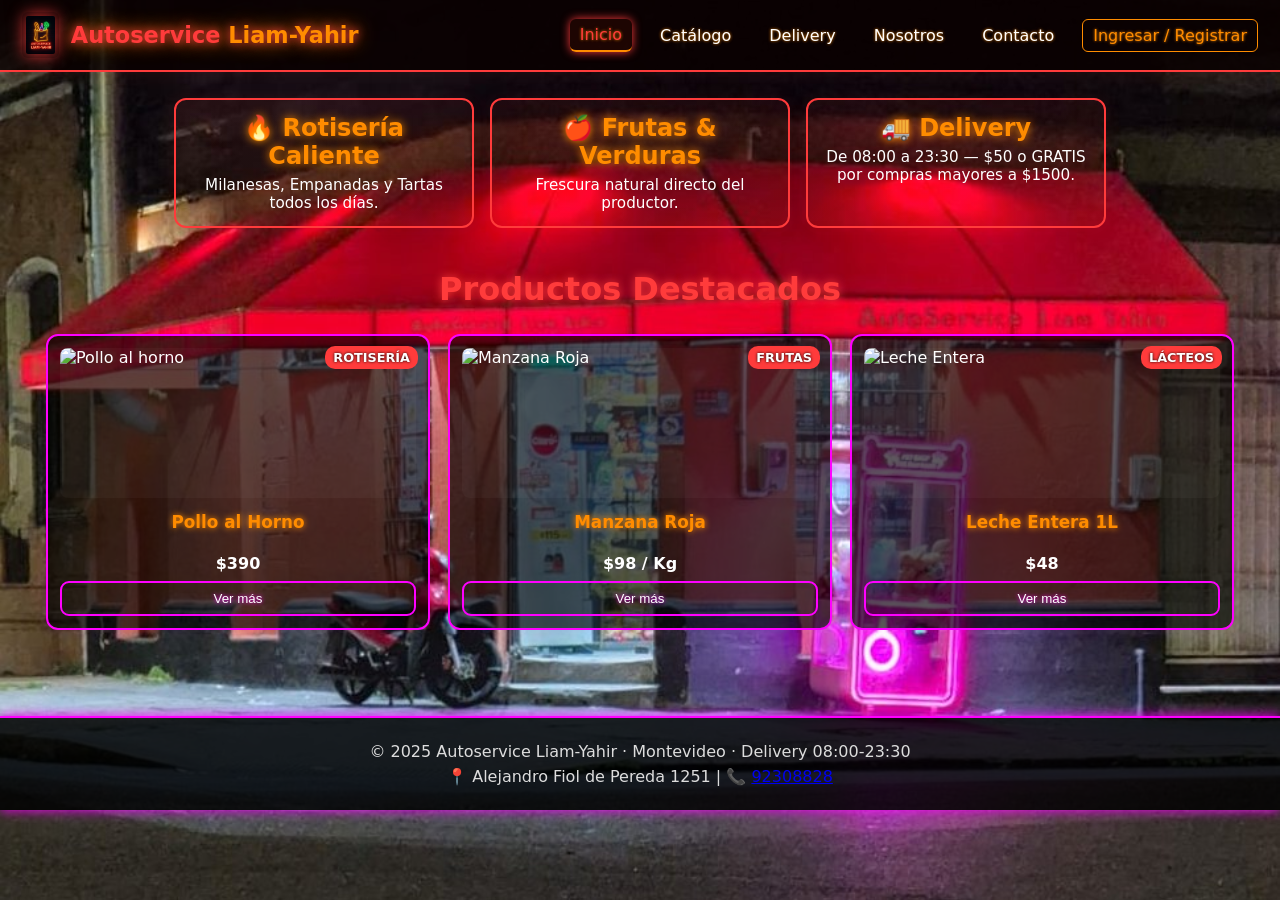
==== commit 084a18f3: "v2.0 UI completa: HTML/CSS/JS estático" ====
--- a/index.html
+++ b/index.html
@@ -1,17 +1,17 @@
 <!DOCTYPE html>
 <html lang="es">
 <head>
-  <meta charset="UTF-8">
-  <meta name="viewport" content="width=device-width, initial-scale=1.0">
+  <meta charset="UTF-8" />
+  <meta name="viewport" content="width=device-width, initial-scale=1.0" />
   <title>Autoservice Liam-Yahir | Inicio</title>
-  <link rel="stylesheet" href="css/neon.css">
+  <link rel="stylesheet" href="css/neon.css" />
 </head>
 
 <body>
-  <!-- 🔥 HEADER REUTILIZADO -->
+  <!-- HEADER GLOBAL -->
   <header class="header-bar">
     <div class="logo-area">
-      <img src="images/logo.png" alt="Autoservice Liam-Yahir" class="logo-mini">
+      <img src="images/logo.png" alt="Autoservice Liam-Yahir" class="logo-mini" />
       <h1>Autoservice <span>Liam-Yahir</span></h1>
     </div>
     <nav class="nav-menu">
@@ -24,81 +24,56 @@
     </nav>
   </header>
 
-  <!-- 🏪 SECCIÓN DESTACADA -->
+  <!-- SECCIONES DESTACADAS -->
   <section class="banner-destacado">
     <div class="banner">
       <h2>🔥 Rotisería Caliente</h2>
-      <p>Pollo al horno, milanesas, tartas y más todos los días.</p>
+      <p>Milanesas, Empanadas y Tartas todos los días.</p>
     </div>
     <div class="banner">
       <h2>🍎 Frutas & Verduras</h2>
-      <p>Frescura natural todos los días, directo del productor.</p>
+      <p>Frescura natural directo del productor.</p>
     </div>
     <div class="banner">
-      <h2>🚚 Delivery 08:00 a 23:30</h2>
-      <p>Por solo <strong>$50</strong> – Compras mayores a <strong>$1500</strong> envío <span class="gratis">GRATIS</span>.</p>
+      <h2>🚚 Delivery</h2>
+      <p>De 08:00 a 23:30 — $50 o GRATIS por compras mayores a $1500.</p>
     </div>
   </section>
 
-  <!-- 🛍️ SECCIÓN DE PRODUCTOS DESTACADOS -->
+  <!-- DESTACADOS -->
   <main class="productos-destacados">
     <h2>Productos Destacados</h2>
     <div class="grid">
-      <!-- 🧀 Ejemplo de producto -->
+      <div class="producto">
+        <div class="categoria">ROTISERÍA</div>
+        <img src="images/products/pollo.png" alt="Pollo al horno" />
+        <h3>Pollo al Horno</h3>
+        <p class="precio">$390</p>
+        <button class="btn-agregar">Ver más</button>
+      </div>
+      <div class="producto">
+        <div class="categoria">FRUTAS</div>
+        <img src="images/products/manzana.png" alt="Manzana Roja" />
+        <h3>Manzana Roja</h3>
+        <p class="precio">$98 / Kg</p>
+        <button class="btn-agregar">Ver más</button>
+      </div>
       <div class="producto">
         <div class="categoria">LÁCTEOS</div>
-        <img src="images/products/1152070-500-auto" alt="Leche entera">
-        <h3>Leche Entera Conaprole 1L</h3>
+        <img src="images/products/leche.png" alt="Leche Entera" />
+        <h3>Leche Entera 1L</h3>
         <p class="precio">$48</p>
-        <div class="cantidad">
-          <button>-</button>
-          <input type="number" value="1" min="1">
-          <button>+</button>
-        </div>
-        <button class="btn-agregar">Agregar al Carrito</button>
-      </div>
-
-      <div class="producto">
-        <div class="categoria">FRUTAS</div>
-        <img src="images/products/manzana.png" alt="Manzana Roja">
-        <h3>Manzana Roja</h3>
-        <p class="precio">$98 / Kg</p>
-        <div class="cantidad">
-          <button>-</button>
-          <input type="number" value="1" min="1">
-          <button>+</button>
-        </div>
-        <button class="btn-agregar">Agregar al Carrito</button>
-      </div>
-
-      <div class="producto">
-        <div class="categoria">ROTISERÍA</div>
-        <img src="images/products/pollo.png" alt="Pollo al Horno">
-        <h3>Pollo al Horno</h3>
-        <p class="precio">$390</p>
-        <div class="cantidad">
-          <button>-</button>
-          <input type="number" value="1" min="1">
-          <button>+</button>
-        </div>
-        <button class="btn-agregar">Agregar al Carrito</button>
+        <button class="btn-agregar">Ver más</button>
       </div>
     </div>
   </main>
 
-  <!-- 💬 WHATSAPP FLOTANTE -->
-  <a href="https://wa.me/59892308828" class="whatsapp-float" target="_blank">
-    <img src="images/icons/whatsapp-icon.png" alt="WhatsApp">
-  </a>
-
-  <!-- ⚙️ FOOTER -->
+  <!-- FOOTER -->
   <footer class="footer-neon">
-    <p>© 2025 Autoservice Liam-Yahir · Montevideo · Delivery 24/7</p>
+    <p>© 2025 Autoservice Liam-Yahir · Montevideo · Delivery 08:00-23:30</p>
+    <p>📍 Alejandro Fiol de Pereda 1251 | 📞 <a href="tel:+59892308828">92308828</a></p>
   </footer>
 
-  <!-- ✨ EFECTO DE LUZ -->
-  <script src="js/efecto-luces.js"></script>
-<script type="module" src="js/carrito-animado.js"></script>
-
+  <script src="js/main.js"></script>
 </body>
 </html>
--- a/css/neon.css
+++ b/css/neon.css
@@ -1,55 +1,48 @@
-/* ============================= */
-/* 🌈 EFECTO DE LUZ AMBIENTAL */
-/* ============================= */
-#luz-animada {
-  mix-blend-mode: screen;
-  pointer-events: none;
-}
-
-/* 🧨 Fondo general con transición de sombra */
+/* neon.css
+   Tema principal: NEGRO / ROJO FUEGO / NARANJA / NEON
+   Contiene: header, banners, grid productos, carrito, whatsapp, notificaciones, animaciones.
+*/
+
+/* ====== Reset y base ====== */
+* { box-sizing: border-box; }
+html,body { height: 100%; margin: 0; padding: 0; }
 body {
-  background-color: #000;
-  transition: background 1s ease;
-}
-/* ==========================================================
-   🧠 HEADER TIPO "EL DORADO" CON PALETA LIAM-YAHIR
-   ========================================================== */
-body {
-  margin: 0;
-  background: linear-gradient(180deg, #000000 40%, #1a0000 90%);
+  font-family: 'Poppins', system-ui, -apple-system, "Segoe UI", Roboto, "Helvetica Neue", Arial;
+  color: #fff;
+  background: linear-gradient(180deg, #000000 18%, #1a0000 90%);
   background-image: url('../images/local-1.jpg');
   background-size: cover;
+  background-position: center;
   background-attachment: fixed;
-  background-position: center;
   background-blend-mode: overlay;
-  color: #fff;
-  font-family: 'Poppins', sans-serif;
-}
-
-/* Barra superior fija */
+  -webkit-font-smoothing: antialiased;
+  -moz-osx-font-smoothing: grayscale;
+}
+
+/* ====== HEADER (barra horizontal) ====== */
 .header-bar {
   display: flex;
   justify-content: space-between;
   align-items: center;
-  background: rgba(10, 0, 0, 0.9);
+  background: rgba(10,0,0,0.85);
   border-bottom: 2px solid #ff3b3b;
-  box-shadow: 0 0 15px #ff3b3b;
-  padding: 10px 25px;
+  box-shadow: 0 0 18px rgba(255,59,59,0.12);
+  padding: 12px 22px;
   position: sticky;
   top: 0;
-  z-index: 100;
-}
-
-/* Sección izquierda con logo + nombre */
+  z-index: 1000;
+}
 .logo-area {
   display: flex;
   align-items: center;
   gap: 12px;
 }
 .logo-area img.logo-mini {
-  height: 45px;
-  width: auto;
-  filter: drop-shadow(0 0 6px #ff3b3b);
+  height: 46px; width: auto; object-fit: contain;
+  filter: drop-shadow(0 0 8px #ff3b3b);
+  border-radius: 6px;
+  background: rgba(0,0,0,0.2);
+  padding: 4px;
 }
 .logo-area h1 {
   font-size: 1.4rem;
@@ -57,259 +50,151 @@
   color: #ff3b3b;
   text-shadow: 0 0 10px #ff3b3b, 0 0 20px #ff8c00;
 }
-.logo-area h1 span {
-  color: #ff8c00;
-  text-shadow: 0 0 10px #ff8c00, 0 0 25px #ff3b3b;
-}
-
-/* Menú de navegación */
-.nav-menu {
-  display: flex;
-  flex-wrap: wrap;
-  gap: 18px;
-}
+.logo-area h1 span { color: #ff8c00; }
+
+/* Navegación */
+.nav-menu { display: flex; gap: 18px; align-items: center; }
 .nav-menu a {
-  color: #fff;
-  text-decoration: none;
-  font-weight: 500;
-  padding: 6px 10px;
-  border-radius: 6px;
-  transition: all 0.3s ease;
-  text-shadow: 0 0 4px #ff8c00;
-}
-.nav-menu a:hover,
-.nav-menu a.activo {
-  color: #ff3b3b;
-  background: rgba(255, 60, 0, 0.15);
-  border-bottom: 2px solid #ff8c00;
-  box-shadow: 0 0 10px #ff3b3b;
-}
-
-/* Link especial de Login */
+  color: #fff; text-decoration: none; font-weight: 500;
+  padding: 6px 10px; border-radius: 6px;
+  transition: all 0.22s ease;
+  text-shadow: 0 0 3px rgba(255,140,0,0.9);
+}
+.nav-menu a:hover, .nav-menu a.activo {
+  color: #ff3b3b; background: rgba(255,60,0,0.08);
+  border-bottom: 2px solid #ff8c00; box-shadow: 0 0 10px #ff3b3b;
+}
 .login-link {
-  border: 1px solid #ff8c00;
-  color: #ff8c00 !important;
-  text-shadow: 0 0 6px #ff8c00;
-}
-.login-link:hover {
-  background: #ff8c00;
-  color: #000 !important;
-  box-shadow: 0 0 15px #ff8c00;
-}
-
-/* ==========================================================
-   🛍️ CONTENIDO: VISIBILIDAD SOBRE FONDO OSCURO
-   ========================================================== */
-.grid .producto {
-  background: rgba(0, 0, 0, 0.6);
-  border: 1px solid #ff8c00;
-  border-radius: 10px;
-  color: #fff;
-  text-align: center;
-  box-shadow: 0 0 10px #ff3b3b33;
-}
-.grid .producto:hover {
-  box-shadow: 0 0 20px #ff3b3b, 0 0 40px #ff8c00;
-  transform: translateY(-5px);
-}
-.grid .producto h3 {
-  color: #ff8c00;
-}
-.grid .producto p {
-  color: #fff;
-}
-
-/* ==========================================================
-   🌈 EFECTO DE LUZ AMBIENTAL (ya existente)
-   ========================================================== */
-#luz-animada {
-  mix-blend-mode: screen;
-  pointer-events: none;
-}
-
-/* ==========================================================
-   🧨 AJUSTES GLOBALES
-   ========================================================== */
-main {
-  padding: 20px;
-  backdrop-filter: brightness(1.1);
-}
-/* ==========================================================
-   🏪 HOME CON ESTILO EL DORADO - PALETA LIAM-YAHIR
-   ========================================================== */
-
-/* Fondo visible con mezcla */
-body {
-  background: linear-gradient(180deg, #000000 20%, #1a0000 80%);
-  background-image: url('../images/local-1.jpg');
-  background-size: cover;
-  background-position: center;
-  background-attachment: fixed;
-  background-blend-mode: overlay;
-}
-
-/* ====================== */
-/* 🔥 Sección de banners  */
-/* ====================== */
+  border: 1px solid #ff8c00; color: #ff8c00 !important; padding: 6px 9px;
+}
+.login-link:hover { background: #ff8c00; color: #000 !important; }
+
+/* ====== Banner destacados (home) ====== */
 .banner-destacado {
-  display: flex;
-  flex-wrap: wrap;
-  justify-content: center;
-  gap: 15px;
-  margin: 30px auto;
-  padding: 0 10px;
-}
-
+  display: flex; flex-wrap: wrap; gap: 16px;
+  justify-content: center; margin: 26px auto; padding: 0 12px;
+}
 .banner {
-  background: rgba(255, 60, 0, 0.2);
-  border: 2px solid #ff3b3b;
-  box-shadow: 0 0 15px #ff3b3b;
-  border-radius: 15px;
-  color: #fff;
-  text-align: center;
-  padding: 15px;
-  width: 280px;
-  transition: all 0.3s ease;
-}
-.banner:hover {
-  transform: scale(1.05);
-  box-shadow: 0 0 30px #ff8c00;
-}
-.banner h2 {
-  color: #ff8c00;
-  text-shadow: 0 0 10px #ff8c00, 0 0 30px #ff3b3b;
-}
-.banner .gratis {
-  color: #39ff14;
-  text-shadow: 0 0 10px #39ff14;
-}
-
-/* ====================== */
-/* 🛍️ Productos destacados */
-/* ====================== */
-.productos-destacados {
-  text-align: center;
-  color: #fff;
-}
+  background: linear-gradient(180deg, rgba(255,59,59,0.08), rgba(255,140,0,0.04));
+  border: 2px solid #ff3b3b; color: #fff;
+  width: 300px; padding: 14px; border-radius: 12px;
+  box-shadow: 0 0 18px rgba(255,59,59,0.09); text-align: center;
+  transition: transform .2s ease, box-shadow .2s ease;
+}
+.banner:hover { transform: translateY(-6px); box-shadow: 0 0 30px rgba(255,140,0,0.14); }
+.banner h2 { margin: 0 0 6px; color: #ff8c00; text-shadow: 0 0 10px #ff8c00; }
+.banner p { margin: 0; font-size: .95rem; }
+.banner .gratis { color: #39ff14; text-shadow: 0 0 8px #39ff14; }
+
+/* ====== Sección productos ====== */
+.productos-destacados { padding: 6px 18px 40px; }
 .productos-destacados h2 {
-  margin-top: 40px;
-  font-size: 2rem;
-  color: #ff3b3b;
-  text-shadow: 0 0 10px #ff3b3b, 0 0 20px #ff8c00;
-}
-
+  text-align: center; font-size: 2rem; margin: 10px 0 20px;
+  color: #ff3b3b; text-shadow: 0 0 10px #ff3b3b;
+}
+
+/* Grid responsive */
 .grid {
   display: grid;
-  grid-template-columns: repeat(auto-fit, minmax(230px, 1fr));
-  gap: 20px;
-  padding: 20px;
-}
-
-/* 🧱 Caja de producto */
+  grid-template-columns: repeat(auto-fit, minmax(240px, 1fr));
+  gap: 18px;
+  max-width: 1200px; margin: 0 auto;
+  padding: 6px;
+}
+
+/* Tarjeta producto */
 .producto {
-  position: relative;
-  background: rgba(0, 0, 0, 0.7);
-  border: 2px solid #ff00ff;
-  border-radius: 12px;
-  box-shadow: 0 0 15px #ff00ff33;
-  padding: 10px;
-  transition: all 0.3s ease;
-}
-.producto:hover {
-  box-shadow: 0 0 20px #ff00ff, 0 0 40px #ff8c00;
-  transform: translateY(-6px);
-}
-
-/* 📛 Categoría del producto */
+  position: relative; overflow: hidden;
+  background: rgba(0,0,0,0.65); border-radius: 12px;
+  border: 2px solid #ff00ff; padding: 12px;
+  box-shadow: 0 0 15px rgba(255,0,255,0.06); transition: transform .22s, box-shadow .22s;
+  display: flex; flex-direction: column; align-items: center;
+}
+.producto:hover { transform: translateY(-6px); box-shadow: 0 0 28px #ff00ff, 0 0 40px #ff8c00; }
+
+/* etiqueta de categoría arriba derecha */
 .producto .categoria {
-  position: absolute;
-  top: 8px;
-  right: 8px;
-  background: #ff3b3b;
-  color: #fff;
-  padding: 3px 8px;
-  border-radius: 10px;
-  font-size: 0.8rem;
-  font-weight: bold;
+  position: absolute; top: 10px; right: 10px;
+  background: #ff3b3b; color: #fff; padding: 4px 8px;
+  border-radius: 10px; font-weight: 700; font-size: .8rem;
   text-shadow: 0 0 3px #000;
 }
 
-/* 🖼 Imagen del producto */
+/* imagen del producto */
 .producto img {
-  width: 100%;
-  height: 150px;
-  object-fit: contain;
-  border-radius: 8px;
-  background: rgba(255,255,255,0.05);
-}
-
-/* 🧾 Nombre y precio */
-.producto h3 {
-  margin: 10px 0 5px;
-  color: #ff8c00;
-  font-size: 1.1rem;
-  text-shadow: 0 0 6px #ff8c00;
-}
-.producto .precio {
-  font-weight: bold;
-  color: #fff;
-  margin-bottom: 10px;
-}
-
-/* ➕➖ Cantidad */
-.cantidad {
-  display: flex;
-  align-items: center;
-  justify-content: center;
-  gap: 8px;
-  margin-bottom: 10px;
-}
+  width: 100%; height: 150px; object-fit: contain; border-radius: 8px;
+  background: rgba(255,255,255,0.03); margin-bottom: 8px;
+}
+
+/* título y precio */
+.producto h3 { margin: 6px 0; color: #ff8c00; text-shadow: 0 0 6px #ff8c00; font-size: 1.05rem; text-align:center; }
+.producto .precio { color: #fff; font-weight: 700; margin-bottom: 8px; }
+
+/* cantidad (botones + - y input) */
+.cantidad { display:flex; gap:10px; align-items:center; margin-bottom:10px; }
 .cantidad button {
-  background: #ff3b3b;
-  border: none;
-  color: #fff;
-  font-size: 1.1rem;
-  width: 30px;
-  height: 30px;
-  border-radius: 50%;
-  cursor: pointer;
-  transition: 0.3s;
-}
-.cantidad button:hover {
-  background: #ff8c00;
-  box-shadow: 0 0 10px #ff8c00;
-}
+  width:34px; height:34px; border-radius:50%; border:none; cursor:pointer;
+  background:#ff3b3b; color:#fff; font-weight:700; font-size:1.05rem;
+  box-shadow: 0 0 8px rgba(255,59,59,0.3);
+}
+.cantidad button:hover { background:#ff8c00; box-shadow:0 0 12px rgba(255,140,0,0.35); }
 .cantidad input {
-  width: 40px;
-  text-align: center;
-  border: none;
-  background: transparent;
-  color: #fff;
-  font-weight: bold;
-}
-
-/* 🛒 Botón agregar */
+  width:46px; text-align:center; background:transparent; border:none; color:#fff; font-weight:700; font-size:1rem;
+}
+
+/* boton agregar */
 .btn-agregar {
-  background: transparent;
-  border: 2px solid #ff00ff;
-  color: #fff;
-  padding: 6px 12px;
-  border-radius: 8px;
-  cursor: pointer;
-  text-shadow: 0 0 4px #ff00ff;
-  transition: 0.3s;
-}
-.btn-agregar:hover {
-  background: #ff00ff;
-  box-shadow: 0 0 20px #ff00ff;
-}
-/* ✈️ Animación de vuelo al carrito */
+  background: transparent; border:2px solid #ff00ff; color:#fff;
+  padding:8px 12px; border-radius:9px; cursor:pointer; width:100%;
+  transition:all .2s; text-shadow:0 0 4px #ff00ff;
+}
+.btn-agregar:hover { background:#ff00ff; color:#000; box-shadow:0 0 18px #ff00ff; }
+
+/* ====== Carrito flotante ====== */
+.carrito-flotante {
+  position: fixed; right: 16px; bottom: 100px; width:280px; max-height:70vh;
+  background: rgba(0,0,0,0.92); border:2px solid #ff00ff;
+  border-radius:12px; padding:10px; box-shadow:0 0 20px #ff00ff; z-index:1200; overflow:auto;
+}
+.carrito-flotante p.empty { text-align:center; color:#ddd; }
+
+/* items en carrito */
+.carrito-flotante .item { display:flex; justify-content:space-between; align-items:center; gap:10px; margin:8px 0; }
+.carrito-flotante .total { border-top:1px solid rgba(255,0,255,0.12); padding-top:8px; margin-top:8px; text-align:right; font-weight:700; }
+
+/* ====== WhatsApp flotante ====== */
+.whatsapp-float { position: fixed; right: 18px; bottom: 18px; z-index:1300; }
+.whatsapp-float img { width:64px; height:64px; border-radius:10px; filter:drop-shadow(0 0 10px #25D366); transition: transform .18s; }
+.whatsapp-float img:hover { transform: scale(1.08); }
+
+/* ====== Notificación neón ====== */
+.notificacion-neon {
+  position: fixed; top:18px; right:18px; z-index:1600;
+  background: rgba(255,60,0,0.92); border:2px solid #ff8c00; padding:10px 14px;
+  color:#fff; border-radius:12px; opacity:0; transform:translateY(-10px);
+  transition: all .35s ease; box-shadow:0 0 18px #ff3b3b;
+}
+.notificacion-neon.show { opacity:1; transform:translateY(0); box-shadow:0 0 26px #ff8c00, 0 0 40px #ff3b3b; }
+.notificacion-neon span { color:#39ff14; font-weight:800; text-shadow:0 0 6px #39ff14; }
+
+/* ====== Animaciones de "vuelo" ====== */
 @keyframes flyToCart {
-  0% { transform: scale(1) rotate(0deg); opacity: 1; }
-  100% { transform: scale(0.1) rotate(720deg); opacity: 0; }
-}
-
-.fly {
-  animation: flyToCart 1s ease-in-out forwards;
-  filter: drop-shadow(0 0 15px #ff00ff);
-}
+  0% { transform: scale(1) rotate(0deg); opacity:1; }
+  100% { transform: scale(.08) rotate(540deg); opacity:0; }
+}
+.fly { animation: flyToCart 1s ease-in-out forwards; filter: drop-shadow(0 0 18px #ff00ff); }
+
+/* ====== Footer ====== */
+.footer-neon { text-align:center; padding:18px 12px; background:rgba(0,0,0,0.85);
+  border-top:2px solid #ff00ff; box-shadow:0 0 12px #ff00ff; margin-top:40px;
+}
+.footer-neon p { margin:6px 0; color:#ddd; }
+
+/* ====== Responsive tweaks ====== */
+@media (max-width:800px) {
+  .nav-menu { gap:10px; font-size:.95rem; }
+  .banner { width: 100%; }
+  .logo-area h1 { font-size: 1.05rem; }
+  .carrito-flotante { right: 12px; left: 12px; width: calc(100% - 24px); bottom: 80px; }
+  .whatsapp-float img { width:56px; height:56px; }
+}
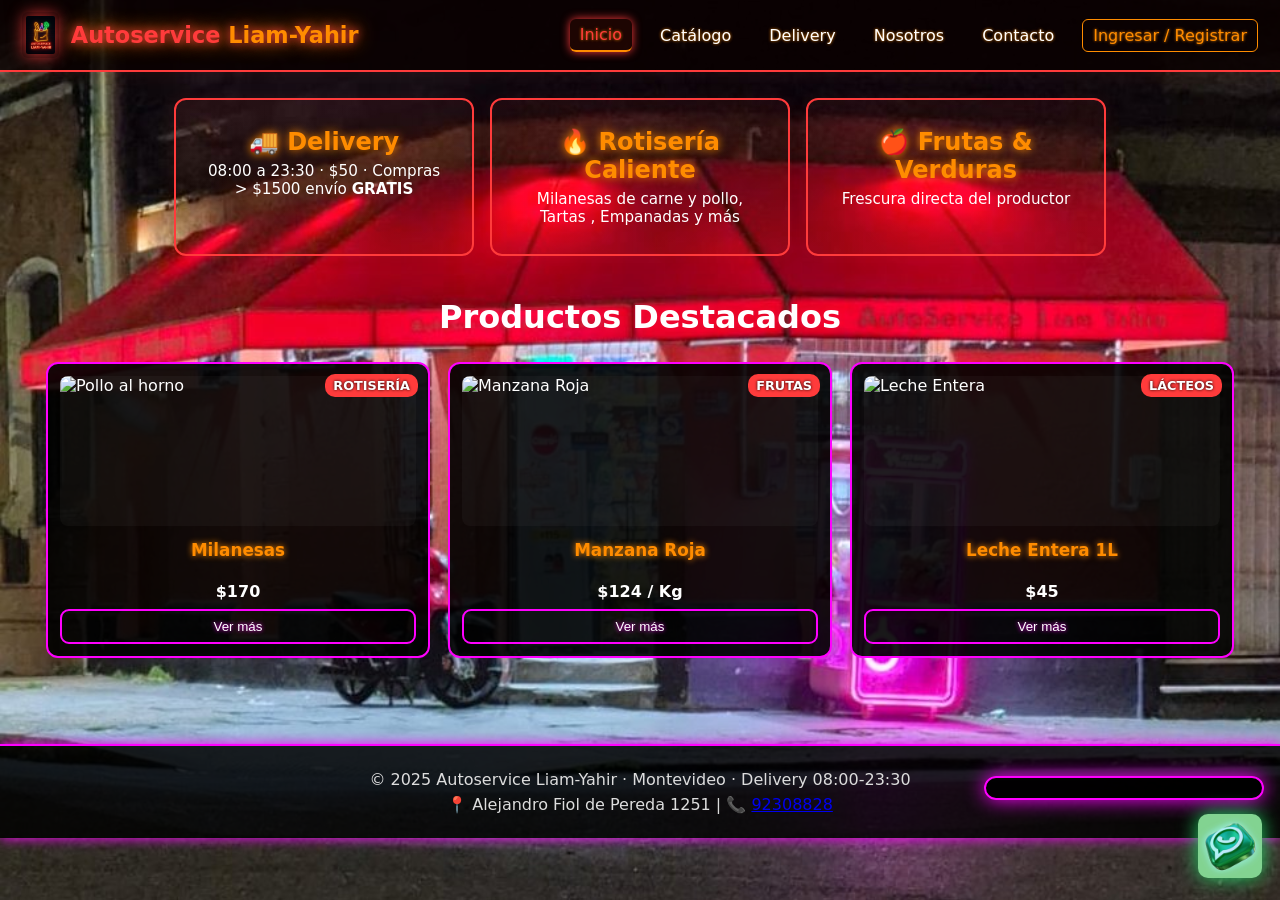
==== commit 2008d75f: "Actualización automática 2025-11-01 22:29:42" ====
--- a/index.html
+++ b/index.html
@@ -3,7 +3,7 @@
 <head>
   <meta charset="UTF-8" />
   <meta name="viewport" content="width=device-width, initial-scale=1.0" />
-  <title>Autoservice Liam-Yahir | Inicio</title>
+  <title>Autoservice Liam Yahir | Inicio</title>
   <link rel="stylesheet" href="css/neon.css" />
 </head>
 
@@ -25,20 +25,30 @@
   </header>
 
   <!-- SECCIONES DESTACADAS -->
-  <section class="banner-destacado">
-    <div class="banner">
+  <!-- SECCIÓN DESTACADA (index.html) -->
+<section class="banner-destacado">
+  <a href="delivery.html" class="banner link-banner">
+    <div class="banner-inner">
+      <h2>🚚 Delivery</h2>
+      <p>08:00 a 23:30 · $50 · Compras > $1500 envío <strong>GRATIS</strong></p>
+    </div>
+  </a>
+
+  <a href="products.html?cat=ROTISERIA" class="banner link-banner">
+    <div class="banner-inner">
       <h2>🔥 Rotisería Caliente</h2>
-      <p>Milanesas, Empanadas y Tartas todos los días.</p>
+      <p>Milanesas de carne y pollo, Tartas , Empanadas y más</p>
     </div>
-    <div class="banner">
+  </a>
+
+  <a href="products.html?cat=FRUTAS" class="banner link-banner">
+    <div class="banner-inner">
       <h2>🍎 Frutas & Verduras</h2>
-      <p>Frescura natural directo del productor.</p>
+      <p>Frescura directa del productor</p>
     </div>
-    <div class="banner">
-      <h2>🚚 Delivery</h2>
-      <p>De 08:00 a 23:30 — $50 o GRATIS por compras mayores a $1500.</p>
-    </div>
-  </section>
+  </a>
+</section>
+
 
   <!-- DESTACADOS -->
   <main class="productos-destacados">
@@ -47,26 +57,35 @@
       <div class="producto">
         <div class="categoria">ROTISERÍA</div>
         <img src="images/products/pollo.png" alt="Pollo al horno" />
-        <h3>Pollo al Horno</h3>
-        <p class="precio">$390</p>
+        <h3>Milanesas</h3>
+        <p class="precio">$170</p>
         <button class="btn-agregar">Ver más</button>
       </div>
       <div class="producto">
         <div class="categoria">FRUTAS</div>
         <img src="images/products/manzana.png" alt="Manzana Roja" />
         <h3>Manzana Roja</h3>
-        <p class="precio">$98 / Kg</p>
+        <p class="precio">$124 / Kg</p>
         <button class="btn-agregar">Ver más</button>
       </div>
       <div class="producto">
         <div class="categoria">LÁCTEOS</div>
         <img src="images/products/leche.png" alt="Leche Entera" />
         <h3>Leche Entera 1L</h3>
-        <p class="precio">$48</p>
+        <p class="precio">$45</p>
         <button class="btn-agregar">Ver más</button>
       </div>
     </div>
   </main>
+
+<!-- Contenedor del carrito flotante -->
+<div class="carrito-flotante" id="carrito"></div>
+
+<!-- WhatsApp flotante -->
+<a href="https://wa.me/59892308828" class="whatsapp-float" target="_blank">
+  <img src="images/icons/whatsapp-icon.png" alt="WhatsApp">
+</a>
+
 
   <!-- FOOTER -->
   <footer class="footer-neon">
--- a/css/neon.css
+++ b/css/neon.css
@@ -198,3 +198,24 @@
   .carrito-flotante { right: 12px; left: 12px; width: calc(100% - 24px); bottom: 80px; }
   .whatsapp-float img { width:56px; height:56px; }
 }
+
+/* Títulos en blanco para mejorar visibilidad */
+.productos-destacados h2,
+.titulo-seccion {
+  color: #ffffff !important;
+  text-shadow: 0 0 8px rgba(255,255,255,0.06);
+}
+
+/* Hacer tarjetas menos transparentes para que se vean bien las imágenes */
+.producto {
+  background: rgba(0,0,0,0.90); /* antes 0.65 -> ahora 0.9 */
+  border: 2px solid #ff00ff;
+  padding: 12px;
+}
+
+/* Botones + / - un poco más grandes para móvil */
+.cantidad button { width:36px; height:36px; font-size:1.12rem; }
+
+/* Ajuste caja de banner link para que se vea clickeable */
+.link-banner { text-decoration: none; display: inline-block; }
+.link-banner .banner-inner { padding: 14px; }
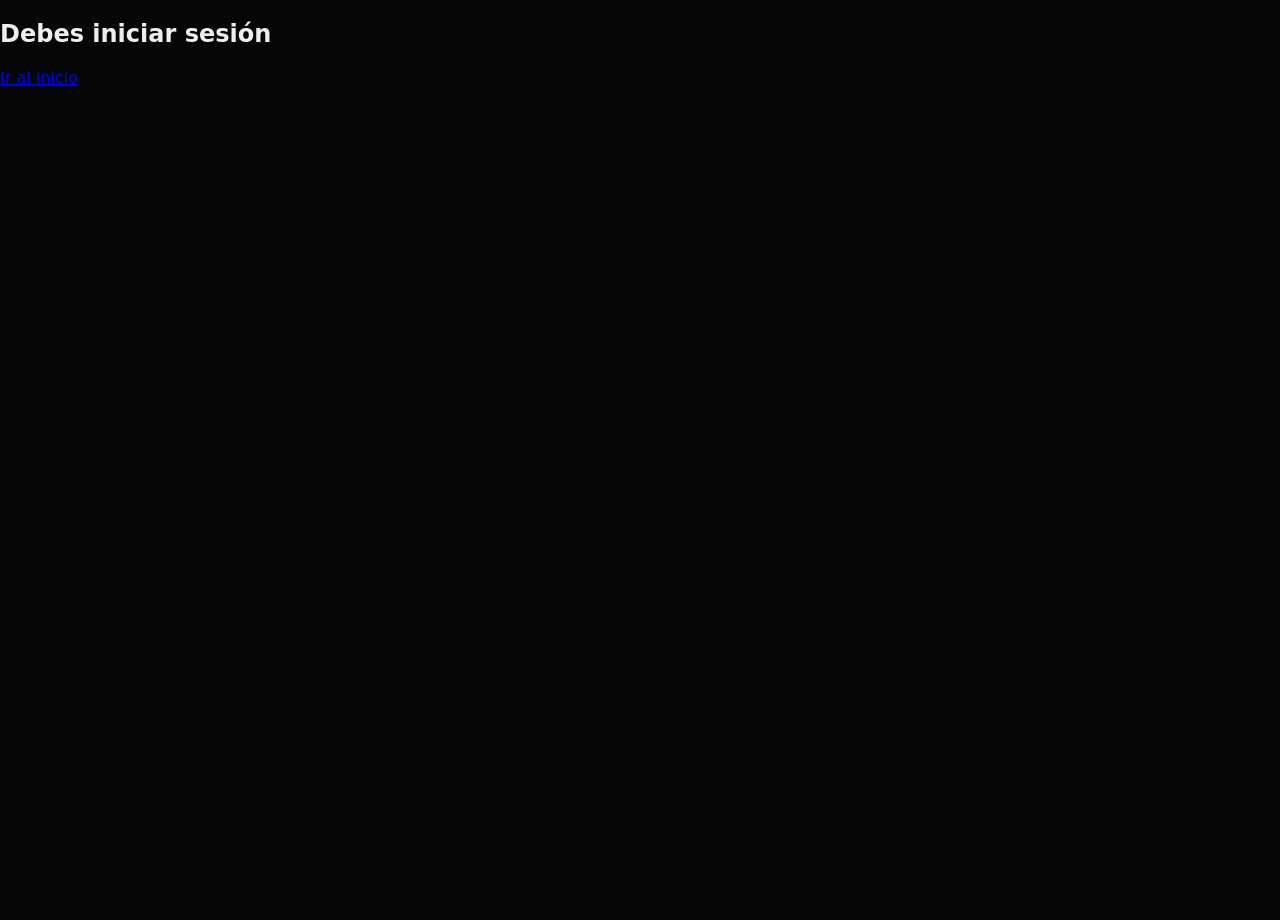
==== commit a2baba12: "Actualización automática 2025-11-02 04:30:42" ====
--- a/index.html
+++ b/index.html
@@ -1,98 +1,232 @@
-<!DOCTYPE html>
+<!doctype html>
 <html lang="es">
 <head>
-  <meta charset="UTF-8" />
-  <meta name="viewport" content="width=device-width, initial-scale=1.0" />
-  <title>Autoservice Liam Yahir | Inicio</title>
-  <link rel="stylesheet" href="css/neon.css" />
+  <meta charset="utf-8" />
+  <meta name="viewport" content="width=device-width,initial-scale=1" />
+  <title>Autoservice Liam Yahir</title>
+  <link rel="stylesheet" href="css/main.css">
 </head>
-
 <body>
-  <!-- HEADER GLOBAL -->
-  <header class="header-bar">
-    <div class="logo-area">
-      <img src="images/logo.png" alt="Autoservice Liam-Yahir" class="logo-mini" />
-      <h1>Autoservice <span>Liam-Yahir</span></h1>
-    </div>
-    <nav class="nav-menu">
-      <a href="index.html" class="activo">Inicio</a>
-      <a href="products.html">Catálogo</a>
-      <a href="delivery.html">Delivery</a>
-      <a href="nosotros.html">Nosotros</a>
-      <a href="contacto.html">Contacto</a>
-      <a href="login.html" class="login-link">Ingresar / Registrar</a>
-    </nav>
+  <!-- HEADER -->
+  <header class="site-header">
+    <div class="header-inner">
+      <a class="brand" href="index.html">
+        <img src="images/logo/logo.png" alt="Autoservice Liam Yahir" class="brand-logo">
+        <span class="brand-title">Autoservice Liam Yahir</span>
+      </a>
+
+      <nav class="main-nav" role="navigation" aria-label="Menú principal">
+        <a href="index.html">Inicio</a>
+        <a href="products.html">CATÁLOGO</a>
+        <a href="delivery.html">Delivery</a>
+        <a href="dashboard.html" id="link-nosotros">Nosotros</a>
+        <a href="contacto.html">Contacto</a>
+        <button id="login-toggle" class="btn-link">Ingresar / Registrar</button>
+      </nav>
+
+      <div class="header-actions">
+        <button id="cart-toggle" title="Ver carrito" aria-label="Carrito" class="cart-toggle">
+          <span class="cart-icon">🛒</span>
+          <span id="cart-count" class="cart-count">0</span>
+        </button>
+        <a class="whatsapp-float" href="https://wa.me/59892308828" target="_blank" title="WhatsApp">
+          <img src="images/icons/whatsapp-icon.png" alt="WhatsApp">
+        </a>
+      </div>
+    </div>
   </header>
 
-  <!-- SECCIONES DESTACADAS -->
-  <!-- SECCIÓN DESTACADA (index.html) -->
-<section class="banner-destacado">
-  <a href="delivery.html" class="banner link-banner">
-    <div class="banner-inner">
-      <h2>🚚 Delivery</h2>
-      <p>08:00 a 23:30 · $50 · Compras > $1500 envío <strong>GRATIS</strong></p>
-    </div>
-  </a>
-
-  <a href="products.html?cat=ROTISERIA" class="banner link-banner">
-    <div class="banner-inner">
-      <h2>🔥 Rotisería Caliente</h2>
-      <p>Milanesas de carne y pollo, Tartas , Empanadas y más</p>
-    </div>
-  </a>
-
-  <a href="products.html?cat=FRUTAS" class="banner link-banner">
-    <div class="banner-inner">
-      <h2>🍎 Frutas & Verduras</h2>
-      <p>Frescura directa del productor</p>
-    </div>
-  </a>
-</section>
-
-
-  <!-- DESTACADOS -->
-  <main class="productos-destacados">
-    <h2>Productos Destacados</h2>
-    <div class="grid">
-      <div class="producto">
-        <div class="categoria">ROTISERÍA</div>
-        <img src="images/products/pollo.png" alt="Pollo al horno" />
-        <h3>Milanesas</h3>
-        <p class="precio">$170</p>
-        <button class="btn-agregar">Ver más</button>
-      </div>
-      <div class="producto">
-        <div class="categoria">FRUTAS</div>
-        <img src="images/products/manzana.png" alt="Manzana Roja" />
-        <h3>Manzana Roja</h3>
-        <p class="precio">$124 / Kg</p>
-        <button class="btn-agregar">Ver más</button>
-      </div>
-      <div class="producto">
-        <div class="categoria">LÁCTEOS</div>
-        <img src="images/products/leche.png" alt="Leche Entera" />
-        <h3>Leche Entera 1L</h3>
-        <p class="precio">$45</p>
-        <button class="btn-agregar">Ver más</button>
-      </div>
-    </div>
+  <!-- MOUSE LIGHT -->
+  <div id="mouse-light" aria-hidden="true"></div>
+
+  <!-- HERO -->
+  <main class="site-main" id="main">
+    <section class="hero" style="max-width:1200px;margin:28px auto;padding:18px;">
+      <div class="hero-grid">
+        <div class="hero-left">
+          <h1 style="font-size:28px;margin:0 0 8px;color:#fff">Autoservice Liam Yahir — Todo a tu puerta</h1>
+          <p style="color:#ddd;margin:0 0 12px">Delivery 08:00–23:30 · Envío $50 · Gratis desde $1500</p>
+          <div class="hero-ctas">
+            <a class="btn-cta" href="products.html">Ver Catálogo</a>
+            <a class="btn-cta ghost" href="delivery.html">Delivery Info</a>
+          </div>
+        </div>
+        <div class="hero-right">
+          <img src="images/local-1.jpg" alt="Local Liam Yahir" style="width:320px;height:160px;object-fit:cover;border-radius:8px;box-shadow:0 12px 40px rgba(0,0,0,0.6)">
+        </div>
+      </div>
+    </section>
+
+    <!-- Cajas fijas (Rotisería / Frutas / Delivery) - mostradas como enlaces -->
+    <section class="highlights" style="max-width:1200px;margin:10px auto;display:flex;gap:12px;padding:0 12px;">
+      <a class="highlight-card" href="products.html?cat=ROTISERIA" aria-label="Rotisería Caliente">
+        <div class="hc-title">🔥 Rotisería Caliente</div>
+        <div class="hc-sub">Promos diarias: pollo al horno, milanesas, empanadas</div>
+      </a>
+      <a class="highlight-card" href="products.html?cat=FRUTAS" aria-label="Frutas y Verduras">
+        <div class="hc-title">🍎 Frutas & Verduras</div>
+        <div class="hc-sub">Frescos y ofertas de estación</div>
+      </a>
+      <a class="highlight-card" href="delivery.html" aria-label="Delivery">
+        <div class="hc-title">🚚 Delivery</div>
+        <div class="hc-sub">Envío $50 · Gratis desde $1500</div>
+      </a>
+    </section>
+
+    <!-- Productos Destacados (fijos 3 cajas) -->
+    <section style="max-width:1200px;margin:22px auto;padding:0 12px;">
+      <h2 class="section-title">Productos Destacados</h2>
+      <div id="destacados" class="grid-destacados" aria-live="polite">
+        <!-- Rendered by JS: we will fetch top 3 by mas_vendido or by manual selection -->
+      </div>
+    </section>
+
+    <!-- Productos grid preview (same renderer as products.html) -->
+    <section style="max-width:1200px;margin:26px auto;padding:0 12px;">
+      <h2 class="section-title">Algunas recomendaciones</h2>
+      <div id="productos" class="products-grid"></div>
+    </section>
   </main>
 
-<!-- Contenedor del carrito flotante -->
-<div class="carrito-flotante" id="carrito"></div>
-
-<!-- WhatsApp flotante -->
-<a href="https://wa.me/59892308828" class="whatsapp-float" target="_blank">
-  <img src="images/icons/whatsapp-icon.png" alt="WhatsApp">
-</a>
-
-
-  <!-- FOOTER -->
-  <footer class="footer-neon">
-    <p>© 2025 Autoservice Liam-Yahir · Montevideo · Delivery 08:00-23:30</p>
-    <p>📍 Alejandro Fiol de Pereda 1251 | 📞 <a href="tel:+59892308828">92308828</a></p>
-  </footer>
-
-  <script src="js/main.js"></script>
+  <!-- CART PANEL -->
+  <aside id="cart-panel" aria-hidden="true">
+    <div style="display:flex;justify-content:space-between;align-items:center;padding:8px;">
+      <h3 style="margin:0;color:#fff">Tu carrito</h3>
+      <button id="cart-close" aria-label="Cerrar carrito">✕</button>
+    </div>
+    <div id="cart-items" style="padding:8px;"></div>
+    <!-- footer created by cart-ui.js -->
+  </aside>
+
+  <!-- AUTH MODAL (Ingresar / Registrar) -->
+  <div id="auth-modal" class="modal" aria-hidden="true" style="display:none">
+    <div class="modal-inner">
+      <div class="modal-header">
+        <h3>Ingresar / Registrar</h3>
+        <button onclick="document.getElementById('auth-modal').style.display='none'">✕</button>
+      </div>
+      <div class="tabs">
+        <div class="tab-bar">
+          <button class="tab-btn active" data-tab="login">Ingresar</button>
+          <button class="tab-btn" data-tab="register">Registrar</button>
+        </div>
+
+        <div id="tab-login" class="tab-content">
+          <form id="form-login">
+            <label>Email <input id="login-email" type="email" required></label>
+            <label>Contraseña <input id="login-pass" type="password" required></label>
+            <button type="submit" class="btn">Ingresar</button>
+          </form>
+        </div>
+
+        <div id="tab-register" class="tab-content hidden">
+          <form id="form-register">
+            <label>Nombre o Apodo <input id="reg-name" required></label>
+            <label>Dirección <input id="reg-address" required></label>
+            <label>Celular <input id="reg-phone" required></label>
+            <label>Email <input id="reg-email" type="email" required></label>
+            <label>Contraseña <input id="reg-pass" type="password" required></label>
+            <label>Forma de pago
+              <select id="reg-paymethod">
+                <option>EFECTIVO</option>
+                <option>POS</option>
+              </select>
+            </label>
+            <label>Notas (opcional) <input id="reg-notes"></label>
+            <button type="submit" class="btn">Registrar</button>
+          </form>
+        </div>
+      </div>
+    </div>
+  </div>
+
+  <!-- CHECKOUT MODAL -->
+  <div id="checkout-modal" class="modal" aria-hidden="true" style="display:none">
+    <div class="modal-inner">
+      <div class="modal-header">
+        <h3>Finalizar pedido</h3>
+        <button id="checkout-cancel">✕</button>
+      </div>
+      <form id="form-checkout">
+        <label>Nombre <input id="c-name" required></label>
+        <label>Teléfono <input id="c-phone" required></label>
+        <label>Email <input id="c-email" type="email"></label>
+        <label>Dirección <textarea id="c-address" required></textarea></label>
+        <label>Método de pago
+          <select id="c-paymethod">
+            <option>EFECTIVO</option>
+            <option>POS</option>
+          </select>
+        </label>
+        <input type="hidden" id="c-type" value="Invitado">
+        <div style="display:flex;gap:8px;margin-top:10px;">
+          <button type="submit" class="btn primary" id="checkout-whatsapp">Enviar por WhatsApp</button>
+          <button type="button" class="btn" id="checkout-save-local">Guardar local</button>
+        </div>
+      </form>
+    </div>
+  </div>
+
+  <!-- DASHBOARD MODAL -->
+  <div id="dashboard-modal" class="modal" aria-hidden="true" style="display:none">
+    <div class="modal-inner">
+      <div class="modal-header">
+        <h3>Mi cuenta</h3>
+        <button onclick="document.getElementById('dashboard-modal').style.display='none'">✕</button>
+      </div>
+      <div style="padding:12px">
+        <h4>Perfil</h4>
+        <label>Nombre <input id="dash-name"></label>
+        <label>Email <input id="dash-email" type="email"></label>
+        <label>Teléfono <input id="dash-phone"></label>
+        <div style="display:flex;gap:8px;margin-top:8px;">
+          <button id="dash-save" class="btn">Guardar</button>
+          <button id="dash-logout" class="btn">Cerrar sesión</button>
+        </div>
+        <hr>
+        <h4>Historial de pedidos</h4>
+        <div id="dash-orders"></div>
+      </div>
+    </div>
+  </div>
+
+  <!-- SCRIPTS - order matters -->
+<script defer src="js/config.js"></script>
+<script defer src="js/init-app.js"></script>
+<script defer src="js/data.js"></script>
+<script defer src="js/render-helper.js"></script>
+<script defer src="js/filters.js"></script>
+<script defer src="js/cart-ui.js"></script>
+<script defer src="js/auth-and-checkout.js"></script>
+<script defer src="js/dashboard.js"></script>
+
+  <script>
+    // kick off: render home content
+    document.addEventListener("DOMContentLoaded", async ()=> {
+      try {
+        const products = await window.obtenerProductos();
+        // destacados: preferir mas_vendido === 'si' o true
+        const destacados = products.filter(p => p.mas_vendido === true || (p.mas_vendido+'').toLowerCase()==='si').slice(0,3);
+        const destCont = document.getElementById("destacados");
+        if (destCont) {
+          destCont.innerHTML = destacados.map(p => `
+            <article class="producto destacado-small" data-nombre="${p.nombre}" data-precio="${p.precio}">
+              <div class="card-media"><img src="${p.imagen||'images/products/placeholder.png'}" alt="${p.nombre}"></div>
+              <div class="card-body">
+                <h4>${p.nombre}</h4>
+                <div class="card-price">$${Number(p.precio||0).toFixed(2)}</div>
+                <div style="margin-top:8px">
+                  <button class="btn-agregar" data-nombre="${p.nombre}" data-precio="${p.precio}" data-imagen="${p.imagen||''}" data-cantidad="1">Agregar al Carrito</button>
+                </div>
+              </div>
+            </article>
+          `).join("");
+        }
+        // fill productos preview (first 8)
+        const preview = products.slice(0,8);
+        window.renderProductos(preview, "productos");
+      } catch(e){ console.error(e); }
+    });
+  </script>
 </body>
 </html>
--- a/css/main.css
+++ b/css/main.css
@@ -0,0 +1,138 @@
+:root{
+  --bg:#060606;
+  --panel:#0f0f10;
+  --neon-pink: #ff3fa6;
+  --neon-orange: #ff6a00;
+  --red-fuego: #ff2b00;
+  --muted:#cfcfcf;
+  --glass: rgba(255,255,255,0.03);
+}
+
+*{box-sizing:border-box}
+html,body{height:100%}
+body{
+  margin:0;
+  background:var(--bg) url('images/local-1.jpg') center/cover no-repeat fixed;
+  color:#eee;
+  font-family: "Poppins", system-ui, -apple-system, "Segoe UI", Roboto, "Helvetica Neue", Arial;
+}
+
+/* mouse light */
+#mouse-light{position:fixed;left:0;top:0;width:160px;height:160px;border-radius:50%;pointer-events:none;z-index:9999;mix-blend-mode:screen;background:radial-gradient(circle at 40% 30%, rgba(255,130,90,0.18), rgba(255,40,120,0.04) 40%, transparent 60%);transition:transform .12s}
+
+/* header */
+.site-header{position:sticky;top:0;z-index:900;backdrop-filter:blur(6px);background:linear-gradient(90deg, rgba(0,0,0,0.55), rgba(0,0,0,0.35));border-bottom:1px solid rgba(255,255,255,0.03)}
+.header-inner{max-width:1200px;margin:0 auto;display:flex;align-items:center;gap:18px;padding:12px 18px;justify-content:space-between}
+.brand{display:flex;align-items:center;gap:12px;text-decoration:none;color:inherit}
+.brand-logo{width:56px;height:56px;object-fit:contain}
+.brand-title{font-weight:700;font-size:20px;letter-spacing:.6px}
+
+/* nav */
+.main-nav{display:flex;gap:14px;align-items:center}
+.main-nav a, .btn-link{color:#fff;text-decoration:none;padding:8px 10px;border-radius:6px;font-weight:600;font-size:14px}
+.main-nav a:hover, .btn-link:hover{box-shadow:0 0 18px rgba(255,90,60,0.08)}
+
+/* header actions */
+.header-actions{display:flex;gap:12px;align-items:center}
+.cart-toggle{position:relative;border-radius:999px;background:transparent;border:1px solid rgba(255,255,255,0.03);padding:8px 12px;cursor:pointer}
+.cart-count{position:absolute;top:-6px;right:-6px;background:var(--neon-pink);color:#111;font-weight:700;font-size:12px;width:22px;height:22px;display:inline-flex;align-items:center;justify-content:center;border-radius:50%}
+
+/* whatsapp float */
+.whatsapp-float{position:fixed;right:16px;bottom:92px;z-index:999;display:flex;align-items:center;justify-content:center;width:56px;height:56px;border-radius:50%;box-shadow:0 6px 20px rgba(0,0,0,0.6);background:linear-gradient(45deg,var(--neon-pink),var(--neon-orange))}
+.whatsapp-float img{width:30px;height:30px}
+
+/* highlights */
+.highlights{display:flex;gap:12px}
+.highlight-card{flex:1;padding:18px;border-radius:10px;background:linear-gradient(180deg,rgba(0,0,0,0.45),rgba(0,0,0,0.25));text-decoration:none;color:#fff;display:block}
+.hc-title{font-weight:800}
+.hc-sub{color:#ddd;margin-top:6px}
+
+/* sections */
+.section-title{color:#fff;margin:0 0 12px}
+
+/* products grid */
+#productos{display:grid;grid-template-columns:repeat(auto-fit,minmax(220px,1fr));gap:18px}
+.producto{position:relative;background:linear-gradient(180deg, rgba(255,255,255,0.02), rgba(255,255,255,0.01));border-radius:12px;padding:12px;color:#fff;border:2px solid rgba(255,255,255,0.02);transition:transform .16s,box-shadow .12s}
+.producto:hover{transform:translateY(-6px);box-shadow:0 18px 60px rgba(0,0,0,0.6)}
+.card-media img{width:100%;height:160px;object-fit:cover;border-radius:8px}
+.card-body{padding-top:10px}
+.card-title{font-size:16px;margin:0 0 6px}
+.card-price{font-weight:700;color:var(--muted)}
+.card-qty{display:flex;align-items:center;gap:8px;margin-top:10px}
+.qty-input{width:50px;padding:6px;border-radius:6px;border:1px solid rgba(255,255,255,0.06);background:transparent;color:#fff}
+
+/* badges */
+.badge{position:absolute;top:10px;right:10px;padding:6px 8px;border-radius:12px;font-weight:700;font-size:12px}
+.badge.oferta{background:var(--red-fuego);color:#fff}
+.badge.nuevo{background:var(--neon-orange);color:#111}
+.badge.mas_vendido{background:var(--neon-pink);color:#111}
+
+/* cart panel */
+#cart-panel{position:fixed;right:18px;top:84px;width:360px;max-width:92vw;background:linear-gradient(180deg,rgba(0,0,0,0.7),rgba(0,0,0,0.85));border-radius:10px;padding:8px;z-index:950;display:none}
+#cart-panel.open{display:block}
+.cart-item{display:flex;gap:12px;padding:10px;border-bottom:1px solid rgba(255,255,255,0.03);align-items:center}
+
+/* buttons */
+.btn{background:transparent;border:1px solid rgba(255,255,255,0.06);padding:8px 10px;border-radius:8px;color:#fff;cursor:pointer}
+.btn.primary{background:linear-gradient(90deg,var(--neon-orange),var(--neon-pink));color:#111;border:none}
+
+/* modal */
+.modal{position:fixed;left:0;top:0;right:0;bottom:0;display:flex;align-items:center;justify-content:center;background:rgba(0,0,0,0.6);z-index:1000}
+.modal-inner{background:linear-gradient(180deg,#0b0b0b,#0f0f10);padding:12px;border-radius:10px;width:420px;max-width:96vw;color:#fff}
+.tab-content.hidden{display:none}
+
+/* responsive */
+@media (max-width:900px){
+  .header-inner{padding:10px}
+  .brand-title{display:none}
+  .whatsapp-float{right:12px;bottom:80px;width:48px;height:48px}
+  #mouse-light{display:none}
+}
+
+/* ----------------- mejoras visuales para filtros, badges y carrito ----------------- */
+
+/* badges: más visibles y legibles */
+.badge{z-index:5;padding:6px 10px;border-radius:14px;font-weight:800;font-size:12px;box-shadow:0 6px 18px rgba(0,0,0,0.5)}
+.badge.oferta{background:linear-gradient(90deg,var(--red-fuego), #ff4b2b);color:#fff}
+.badge.nuevo{background:linear-gradient(90deg,var(--neon-orange), #ffb26a);color:#111}
+.badge.mas_vendido{background:linear-gradient(90deg,var(--neon-pink), #ff6ea8);color:#111}
+
+/* cart icon visible styles */
+#cart-toggle{display:inline-flex;align-items:center;gap:8px;padding:8px 12px;border-radius:999px;background:linear-gradient(90deg, rgba(255,255,255,0.03), rgba(255,255,255,0.02));border:1px solid rgba(255,255,255,0.04)}
+#cart-toggle .cart-icon{font-size:18px}
+#cart-count{min-width:20px;height:20px;padding:0 6px;border-radius:999px;background:var(--neon-pink);color:#111;font-weight:800;display:inline-flex;align-items:center;justify-content:center}
+
+/* cart flash animation */
+#cart-toggle.flash{animation:cartFlash .55s ease}
+@keyframes cartFlash{0%{transform:scale(1)}50%{transform:scale(1.07)}100%{transform:scale(1)}}
+
+/* filtros */
+#filters-panel .filters-box{
+  background: linear-gradient(180deg, rgba(255,255,255,0.02), rgba(255,255,255,0.01));
+  border-radius:12px;padding:12px;border:2px solid rgba(255,255,255,0.03);color:#fff;box-shadow: 0 8px 30px rgba(0,0,0,0.6);
+}
+#filters-panel input[type="text"], #filters-panel input[type="search"], #filters-panel select {
+  width:100%;padding:8px;margin:8px 0;border-radius:8px;border:1px solid rgba(255,255,255,0.06);background:transparent;color:#fff;
+}
+.filters-cats label{display:block;margin:6px 0;padding:6px;border-radius:8px}
+.filters-cats label input{margin-right:8px}
+
+/* make filters sticky on scroll in the left column */
+@media (min-width: 901px){
+  #filters-panel { width: 280px; }
+  #filters-panel .filters-box { position: sticky; top: 100px; }
+}
+
+/* better product typography */
+.producto .card-title{font-size:15px;font-weight:700;color:#fff}
+.producto .card-cat{font-size:12px;color:#f6c6c6;margin-bottom:6px}
+.producto .card-price{font-weight:800;color:var(--neon-pink)}
+.qty-input{width:56px;text-align:center}
+
+/* make product card badges slightly separated from image edges */
+.card-media .badge { top: 10px; right: 10px; }
+
+/* ensure cart panel shows nicely */
+#cart-panel{display:none; padding:0; overflow:hidden; border-radius:12px; width:360px}
+#cart-panel.open{display:block}
+#cart-panel .cart-footer button{cursor:pointer}
